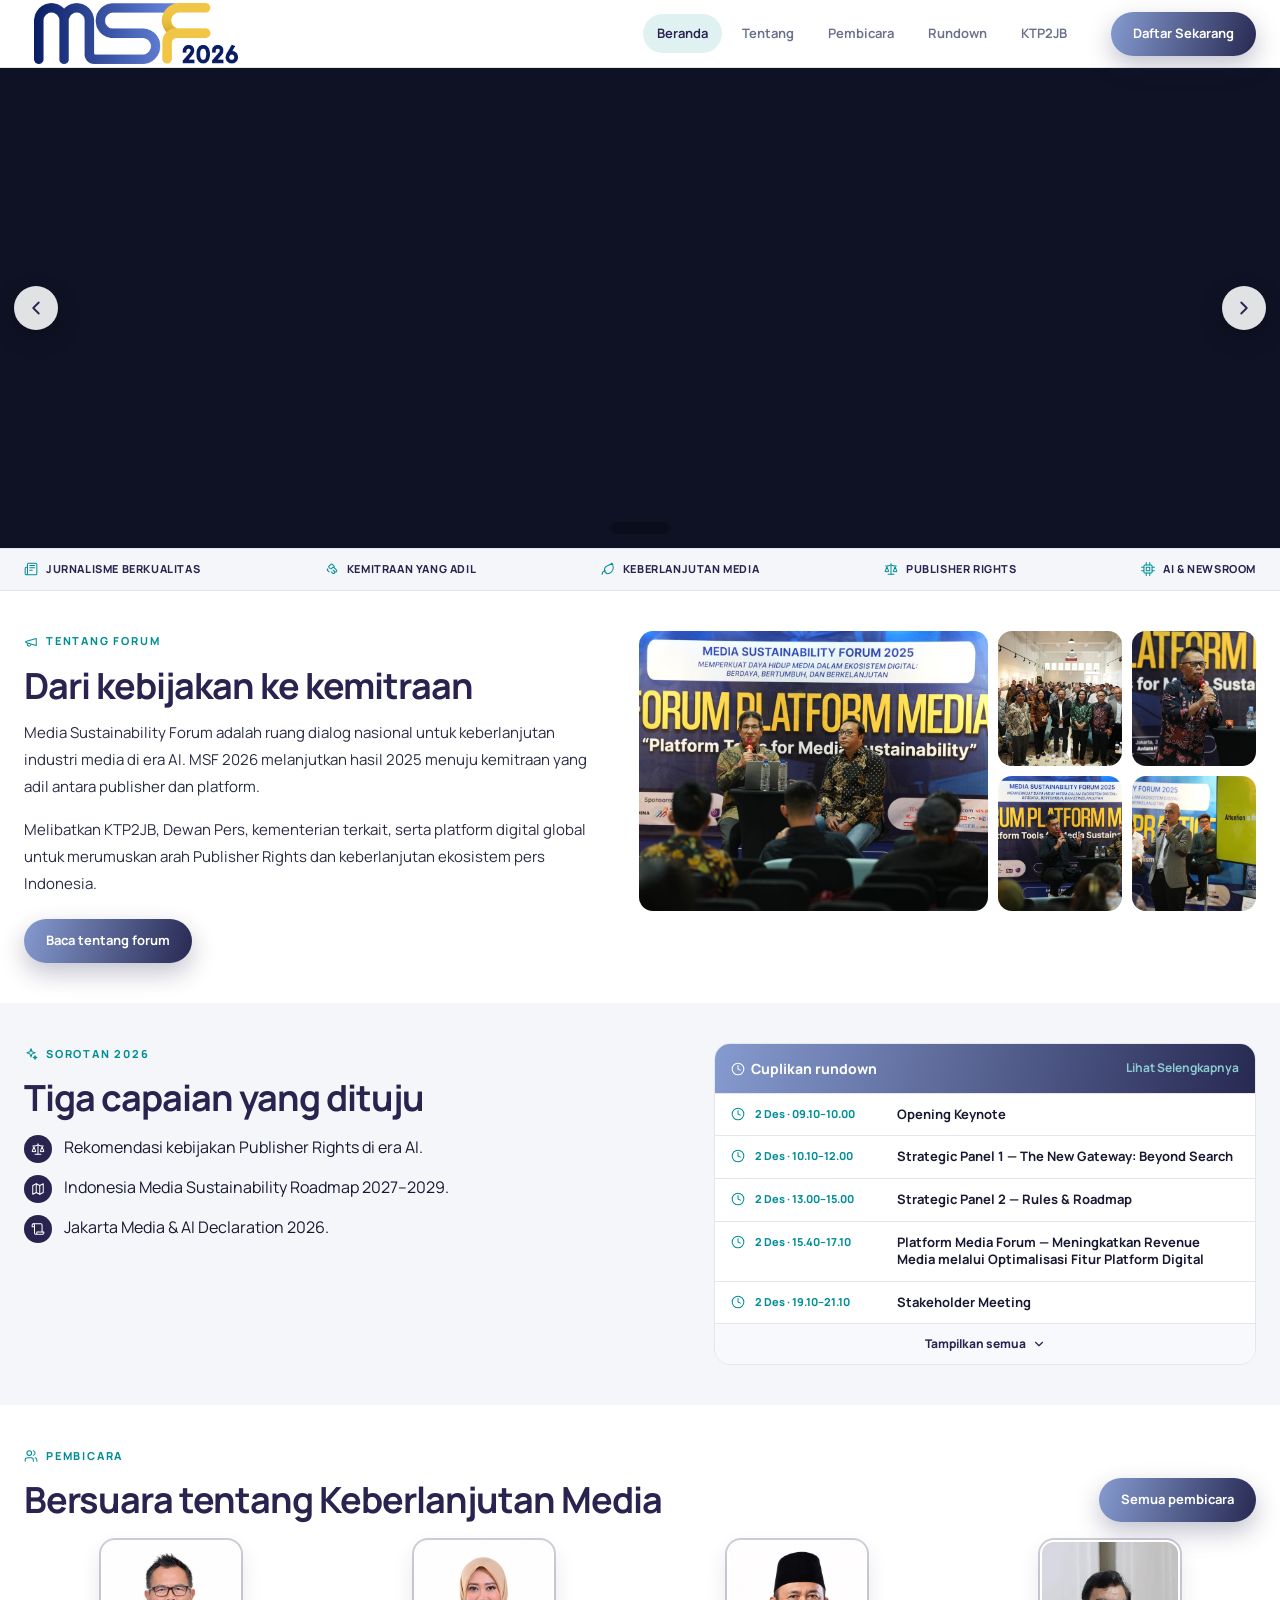
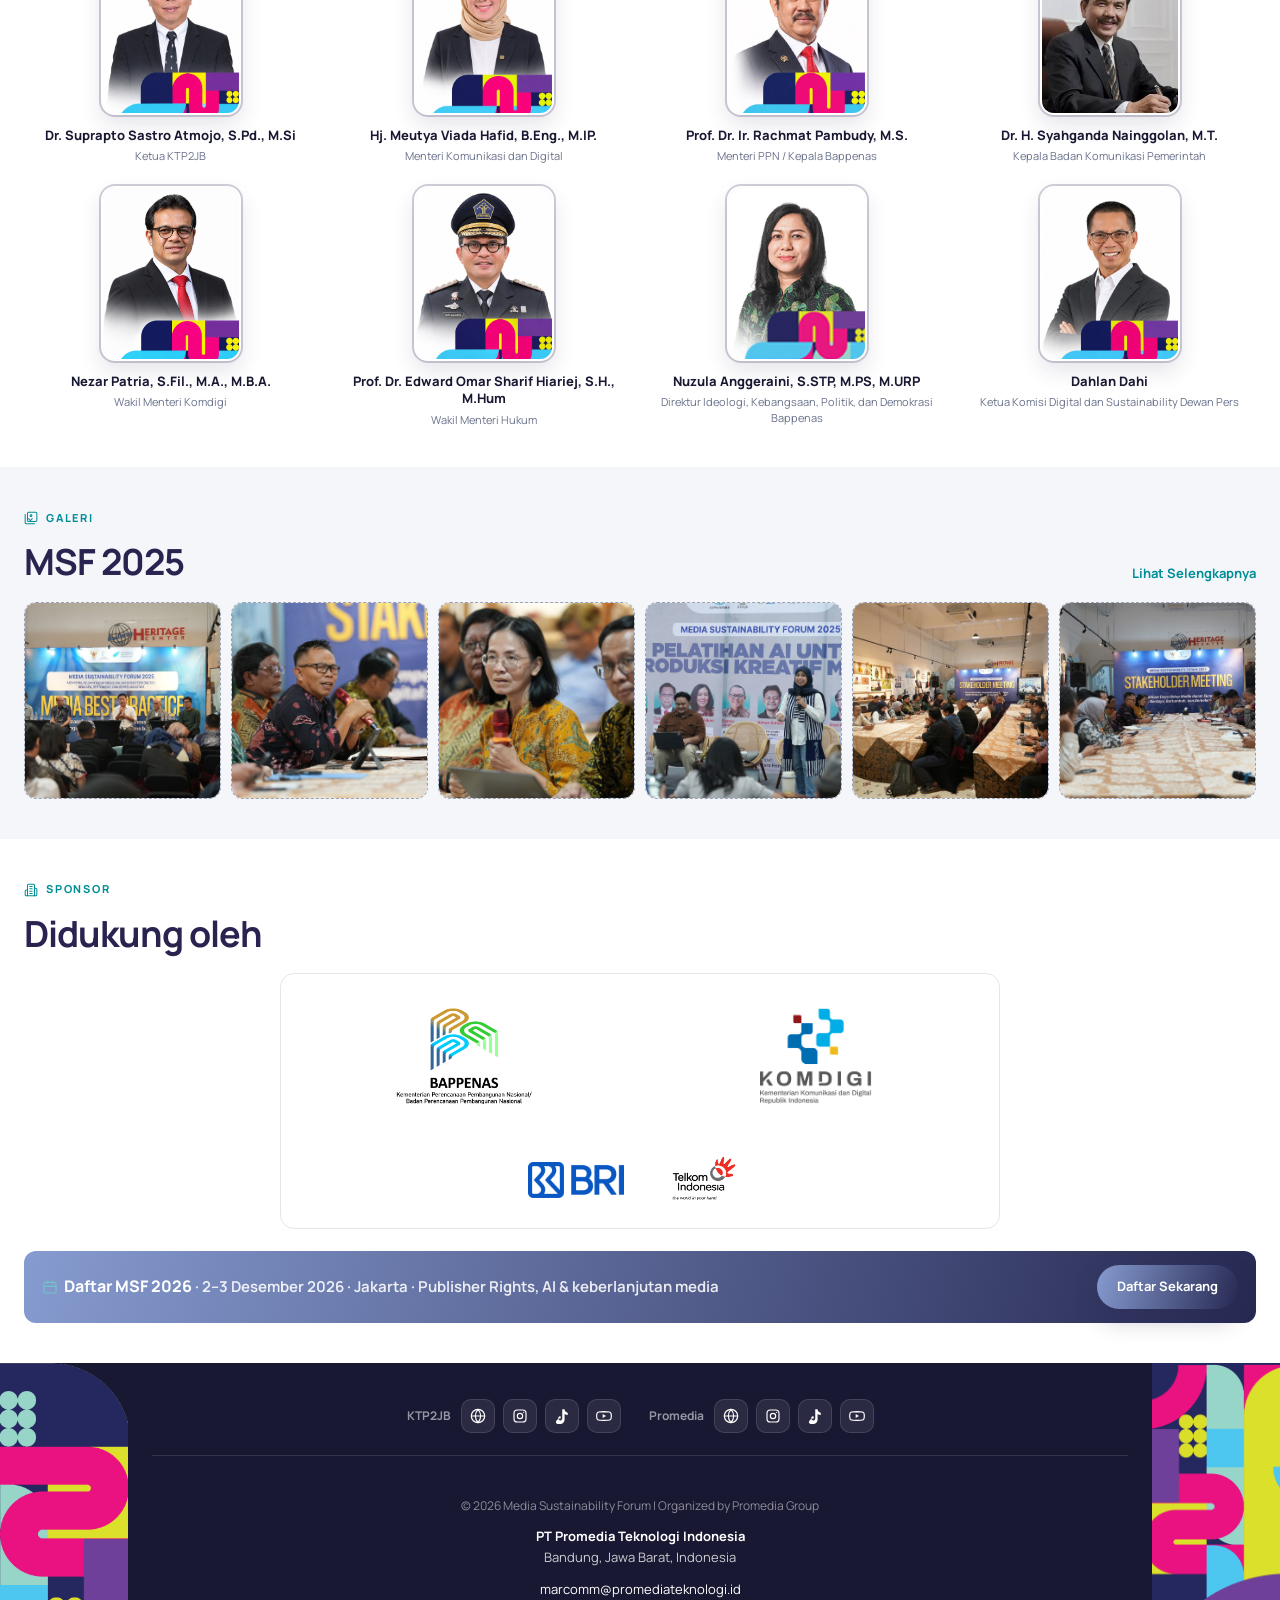
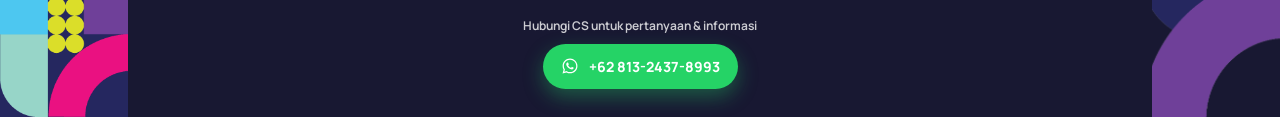
==== index.html @ f8690cf0 "Update landing wording, sponsors, and fill speaker photos from new assets. Co-authored-by: Cursor <c" ====
<!doctype html>
<html lang="id" class="scroll-smooth">
<head>
  <meta charset="utf-8">
  <meta name="viewport" content="width=device-width, initial-scale=1">
  <meta name="theme-color" content="#29234f">
  <meta name="description" content="Media Sustainability Forum 2026. Forum keberlanjutan media, kemitraan publisher, dan platform AI. Diselenggarakan oleh Promedia Group.">
  <title>MSF 2026 — Media Sustainability Forum</title>
  <link rel="preload" href="assets/manrope-latin-wght-normal.woff2" as="font" type="font/woff2" crossorigin>
  <link rel="stylesheet" href="assets/tailwind.css">
  <script async src="https://www.googletagmanager.com/gtm.js?id=GTM-T6C44HBX"></script>
<script>
  window.dataLayer = window.dataLayer || [];
  function gtag(){dataLayer.push(arguments);}
  gtag('js', new Date());
</script>
</head>
<body class="bg-paper font-sans text-ink antialiased is-home">
<a href="#utama" class="skip-link">Lewati ke konten</a>

  <header class="site-header">
    <div class="shell">
      <a href="index.html" class="brand-logo" aria-label="MSF 2026 — Beranda">
        <img src="assets/logo-msf.png" width="640" height="191" alt="MSF 2026 — Media Sustainability Forum" class="p-2">
      </a>
      <nav class="desktop-nav" aria-label="Navigasi utama">
        <a href="index.html" class="active" aria-current="page">Beranda</a>
        <a href="tentang.html">Tentang</a>
        <a href="pembicara.html">Pembicara</a>
        <a href="rundown.html">Rundown</a>
        <a href="https://ktp2jb.or.id/" target="_blank" rel="noopener noreferrer">KTP2JB</a>
      </nav>
      <a href="daftar.html" class="btn btn-navy header-cta">Daftar Sekarang</a>
      <button type="button" class="mobile-toggle" id="menu-toggle" aria-expanded="false" aria-controls="mobile-panel" aria-label="Buka menu">
        <svg class="icon" viewBox="0 0 24 24" fill="none" stroke="currentColor" stroke-width="1.8" stroke-linecap="round" aria-hidden="true"><path d="M4 7h16M4 12h16M4 17h16"/></svg>
      </button>
    </div>
    <div class="mobile-panel" id="mobile-panel" hidden>
      <nav aria-label="Navigasi seluler">
        <a href="index.html" aria-current="page">Beranda</a>
        <a href="tentang.html">Tentang</a>
        <a href="pembicara.html">Pembicara</a>
        <a href="rundown.html">Rundown</a>
        <a href="https://ktp2jb.or.id/" target="_blank" rel="noopener noreferrer">KTP2JB</a>
        <a href="daftar.html" class="btn btn-navy">Daftar Sekarang</a>
      </nav>
    </div>
  </header>

<main id="utama">
    <section class="hero-slider" aria-roledescription="carousel" aria-label="Media Sustainability Forum 2026" id="hero-slider">
      <h1 class="sr-only">Ketika AI menjadi gerbang baru informasi dan mengubah model bisnis media, bagaimana memastikan keberlanjutan perusahaan pers dan jurnalisme berkualitas?</h1>
      <div class="hero-slider-viewport" tabindex="0" data-hero-viewport>
        <div class="hero-slider-track" data-hero-track>
          <div class="hero-slide is-active" data-hero-slide>
            <picture>
              <source media="(max-width: 640px)" type="image/webp" srcset="assets/images/hero/hero1-m.webp">
              <source media="(max-width: 640px)" srcset="assets/images/hero/hero1-m.gif">
              <source type="image/webp" srcset="assets/images/hero/hero1.webp">
              <img src="assets/images/hero/hero1.jpg" width="1920" height="720" alt="MSF 2026 — Ketika AI menjadi gerbang baru informasi dan mengubah model bisnis media, bagaimana memastikan keberlanjutan perusahaan pers dan jurnalisme berkualitas?" decoding="async" fetchpriority="high">
            </picture>
          </div>
          <div class="hero-slide" data-hero-slide aria-hidden="true">
            <picture>
              <source media="(max-width: 640px)" type="image/webp" srcset="assets/images/hero/hero2-m.webp">
              <source media="(max-width: 640px)" srcset="assets/images/hero/hero2-m.jpg">
              <source type="image/webp" srcset="assets/images/hero/hero2.webp">
              <img src="assets/images/hero/hero2.jpg" width="1920" height="720" alt="" loading="lazy" decoding="async">
            </picture>
          </div>
          <div class="hero-slide" data-hero-slide aria-hidden="true">
            <picture>
              <source media="(max-width: 640px)" type="image/webp" srcset="assets/images/hero/hero3-m.webp">
              <source media="(max-width: 640px)" srcset="assets/images/hero/hero3-m.jpg">
              <source type="image/webp" srcset="assets/images/hero/hero3.webp">
              <img src="assets/images/hero/hero3.jpg" width="1920" height="720" alt="" loading="lazy" decoding="async">
            </picture>
          </div>
        </div>
      </div>
      <button type="button" class="hero-nav hero-nav-prev" data-hero-prev aria-label="Slide sebelumnya">
        <svg class="ico" aria-hidden="true"><use href="assets/icons.svg#i-chevron-left"></use></svg>
      </button>
      <button type="button" class="hero-nav hero-nav-next" data-hero-next aria-label="Slide berikutnya">
        <svg class="ico" aria-hidden="true"><use href="assets/icons.svg#i-chevron-right"></use></svg>
      </button>
      <div class="hero-dots" data-hero-dots role="tablist" aria-label="Pilih slide"></div>
    </section>

    <!-- Focus chips -->
    <div class="focus-band" aria-label="Tema forum">
      <div class="shell focus-band-inner">
        <span><svg class="ico" aria-hidden="true"><use href="assets/icons.svg#i-newspaper"></use></svg> Jurnalisme berkualitas</span>
        <span><svg class="ico" aria-hidden="true"><use href="assets/icons.svg#i-handshake"></use></svg> Kemitraan yang adil</span>
        <span><svg class="ico" aria-hidden="true"><use href="assets/icons.svg#i-leaf"></use></svg> Keberlanjutan media</span>
        <span><svg class="ico" aria-hidden="true"><use href="assets/icons.svg#i-scale"></use></svg> Publisher Rights</span>
        <span><svg class="ico" aria-hidden="true"><use href="assets/icons.svg#i-cpu"></use></svg> AI &amp; newsroom</span>
      </div>
    </div>

    <!-- Tentang: text + gallery dense -->
    <section class="section section-tight" aria-labelledby="teaser-title">
      <div class="shell home-about">
        <div>
          <p class="section-kicker"><svg class="ico" aria-hidden="true"><use href="assets/icons.svg#i-megaphone"></use></svg> Tentang forum</p>
          <h2 id="teaser-title" class="section-title">Dari kebijakan ke kemitraan</h2>
          <div class="about-copy">
            <p>
              Media Sustainability Forum adalah ruang dialog nasional untuk keberlanjutan industri media di era AI.
              MSF 2026 melanjutkan hasil 2025 menuju kemitraan yang adil antara publisher dan platform.
            </p>
            <p>
              Melibatkan KTP2JB, Dewan Pers, kementerian terkait, serta platform digital global untuk merumuskan
              arah Publisher Rights dan keberlanjutan ekosistem pers Indonesia.
            </p>
          </div>
          <div class="teaser-actions">
            <a href="tentang.html" class="btn btn-navy">Baca tentang forum</a>
          </div>
        </div>
        <div class="home-about-visual" aria-label="Dokumentasi MSF 2025">
          <img class="home-shot home-shot-lg" src="assets/tentang/atas/msf2025-atas-05.jpg" width="840" height="560" alt="Dokumentasi Media Sustainability Forum 2025" loading="eager">
          <div class="home-shot-grid">
            <img class="home-shot" src="assets/tentang/atas/msf2025-atas-02.jpg" width="280" height="210" alt="Dokumentasi MSF 2025" loading="lazy">
            <img class="home-shot" src="assets/tentang/atas/msf2025-atas-03.jpg" width="280" height="210" alt="Dokumentasi MSF 2025" loading="lazy">
            <img class="home-shot" src="assets/tentang/atas/msf2025-atas-04.jpg" width="280" height="210" alt="Dokumentasi MSF 2025" loading="lazy">
            <img class="home-shot" src="assets/tentang/atas/msf2025-atas-01.jpg" width="280" height="210" alt="Dokumentasi MSF 2025" loading="lazy">
          </div>
        </div>
      </div>
    </section>

    <!-- Highlights + rundown preview -->
    <section class="section section-tight section-mist" aria-labelledby="highlight-title">
      <div class="shell home-split">
        <div>
          <p class="section-kicker"><svg class="ico" aria-hidden="true"><use href="assets/icons.svg#i-sparkles"></use></svg> Sorotan 2026</p>
          <h2 id="highlight-title" class="section-title">Tiga capaian yang dituju</h2>
          <ol class="goal-list home-goals">
            <li>
              <span class="goal-ico" aria-hidden="true"><svg class="ico"><use href="assets/icons.svg#i-scale"></use></svg></span>
              <span>Rekomendasi kebijakan Publisher Rights di era AI.</span>
            </li>
            <li>
              <span class="goal-ico" aria-hidden="true"><svg class="ico"><use href="assets/icons.svg#i-map"></use></svg></span>
              <span>Indonesia Media Sustainability Roadmap 2027–2029.</span>
            </li>
            <li>
              <span class="goal-ico" aria-hidden="true"><svg class="ico"><use href="assets/icons.svg#i-scroll"></use></svg></span>
              <span>Jakarta Media &amp; AI Declaration 2026.</span>
            </li>
          </ol>
        </div>
        <div class="home-agenda" data-agenda-expand>
          <div class="home-agenda-head">
            <h3><svg class="ico" aria-hidden="true" style="display:inline-block;width:14px;height:14px;vertical-align:-2px;margin-right:6px"><use href="assets/icons.svg#i-clock"></use></svg>Cuplikan rundown</h3>
            <a href="rundown.html">Lihat Selengkapnya</a>
          </div>
          <ul class="home-agenda-list">
            <li>
              <svg class="ico" aria-hidden="true"><use href="assets/icons.svg#i-clock"></use></svg>
              <time>2 Des · 09.10–10.00</time>
              <strong>Opening Keynote</strong>
            </li>
            <li>
              <svg class="ico" aria-hidden="true"><use href="assets/icons.svg#i-clock"></use></svg>
              <time>2 Des · 10.10–12.00</time>
              <strong>Strategic Panel 1 — The New Gateway: Beyond Search</strong>
            </li>
            <li>
              <svg class="ico" aria-hidden="true"><use href="assets/icons.svg#i-clock"></use></svg>
              <time>2 Des · 13.00–15.00</time>
              <strong>Strategic Panel 2 — Rules &amp; Roadmap</strong>
            </li>
            <li>
              <svg class="ico" aria-hidden="true"><use href="assets/icons.svg#i-clock"></use></svg>
              <time>2 Des · 15.40–17.10</time>
              <strong>Platform Media Forum — Meningkatkan Revenue Media melalui Optimalisasi Fitur Platform Digital</strong>
            </li>
            <li>
              <svg class="ico" aria-hidden="true"><use href="assets/icons.svg#i-clock"></use></svg>
              <time>2 Des · 19.10–21.10</time>
              <strong>Stakeholder Meeting</strong>
            </li>
            <li class="is-extra" hidden>
              <svg class="ico" aria-hidden="true"><use href="assets/icons.svg#i-clock"></use></svg>
              <time>3 Des · 08.45–11.45</time>
              <strong>Pelatihan Penggunaan AI untuk Video Jurnalistik Secara Etis</strong>
            </li>
            <li class="is-extra" hidden>
              <svg class="ico" aria-hidden="true"><use href="assets/icons.svg#i-clock"></use></svg>
              <time>3 Des · 14.10–16.00</time>
              <strong>Best Practice — AI dalam Ruang Berita: Perspektif Bisnis dan Editorial</strong>
            </li>
          </ul>
          <button type="button" class="home-agenda-toggle" data-agenda-toggle aria-expanded="false">
            <span data-agenda-label>Tampilkan semua</span>
            <svg class="ico" aria-hidden="true" viewBox="0 0 24 24" fill="none" stroke="currentColor" stroke-width="2" stroke-linecap="round" stroke-linejoin="round"><path d="M6 9l6 6 6-6"/></svg>
          </button>
        </div>
      </div>
    </section>

    <!-- Pembicara denser -->
    <section class="section section-tight" aria-labelledby="home-pembicara-title">
      <div class="shell">
        <div class="home-section-row">
          <div>
            <p class="section-kicker"><svg class="ico" aria-hidden="true"><use href="assets/icons.svg#i-users"></use></svg> Pembicara</p>
            <h2 id="home-pembicara-title" class="section-title">Bersuara tentang Keberlanjutan Media</h2>
          </div>
          <a href="pembicara.html" class="btn btn-navy">Semua pembicara</a>
        </div>
        <div class="speaker-grid speaker-grid-home" id="speaker-grid"></div>
      </div>
    </section>

    <!-- Galeri strip -->
    <section class="section section-tight section-mist" aria-labelledby="galeri-title">
      <div class="shell">
        <div class="home-section-row">
          <div>
            <p class="section-kicker"><svg class="ico" aria-hidden="true"><use href="assets/icons.svg#i-images"></use></svg> Galeri</p>
            <h2 id="galeri-title" class="section-title">MSF 2025</h2>
          </div>
          <a href="tentang.html" class="text-link-teal">Lihat Selengkapnya</a>
        </div>
        <div class="gallery-grid gallery-grid-home" data-lightbox-gallery>
          <figure class="gallery-item"><button type="button" class="gallery-open" data-lightbox-src="assets/tentang/atas/msf2025-atas-06.jpg" aria-label="Perbesar foto dokumentasi MSF 2025"><img src="assets/tentang/atas/msf2025-atas-06.jpg" width="280" height="280" alt="Dokumentasi MSF 2025" loading="lazy"></button></figure>
          <figure class="gallery-item"><button type="button" class="gallery-open" data-lightbox-src="assets/tentang/bawah/msf2025-bawah-01.jpg" aria-label="Perbesar foto dokumentasi MSF 2025"><img src="assets/tentang/bawah/msf2025-bawah-01.jpg" width="280" height="280" alt="Dokumentasi MSF 2025" loading="lazy"></button></figure>
          <figure class="gallery-item"><button type="button" class="gallery-open" data-lightbox-src="assets/tentang/bawah/msf2025-bawah-02.jpg" aria-label="Perbesar foto dokumentasi MSF 2025"><img src="assets/tentang/bawah/msf2025-bawah-02.jpg" width="280" height="280" alt="Dokumentasi MSF 2025" loading="lazy"></button></figure>
          <figure class="gallery-item"><button type="button" class="gallery-open" data-lightbox-src="assets/tentang/bawah/msf2025-bawah-03.jpg" aria-label="Perbesar foto dokumentasi MSF 2025"><img src="assets/tentang/bawah/msf2025-bawah-03.jpg" width="280" height="280" alt="Dokumentasi MSF 2025" loading="lazy"></button></figure>
          <figure class="gallery-item"><button type="button" class="gallery-open" data-lightbox-src="assets/tentang/bawah/msf2025-bawah-04.jpg" aria-label="Perbesar foto dokumentasi MSF 2025"><img src="assets/tentang/bawah/msf2025-bawah-04.jpg" width="280" height="280" alt="Dokumentasi MSF 2025" loading="lazy"></button></figure>
          <figure class="gallery-item"><button type="button" class="gallery-open" data-lightbox-src="assets/tentang/bawah/msf2025-bawah-05.jpg" aria-label="Perbesar foto dokumentasi MSF 2025"><img src="assets/tentang/bawah/msf2025-bawah-05.jpg" width="280" height="280" alt="Dokumentasi MSF 2025" loading="lazy"></button></figure>
        </div>
      </div>
    </section>

    <div class="lightbox" id="lightbox" hidden>
      <button type="button" class="lightbox-backdrop" data-lightbox-close aria-label="Tutup"></button>
      <div class="lightbox-dialog" role="dialog" aria-modal="true" aria-label="Pratinjau galeri">
        <button type="button" class="lightbox-close" data-lightbox-close aria-label="Tutup">
          <span aria-hidden="true">×</span>
        </button>
        <button type="button" class="lightbox-nav lightbox-prev" data-lightbox-prev aria-label="Foto sebelumnya">
          <svg class="ico" aria-hidden="true"><use href="assets/icons.svg#i-chevron-left"></use></svg>
        </button>
        <img class="lightbox-img" data-lightbox-img alt="">
        <button type="button" class="lightbox-nav lightbox-next" data-lightbox-next aria-label="Foto berikutnya">
          <svg class="ico" aria-hidden="true"><use href="assets/icons.svg#i-chevron-right"></use></svg>
        </button>
        <p class="lightbox-count" data-lightbox-count></p>
      </div>
    </div>

    <!-- Sponsor + CTA compact -->
    <section class="section section-tight" id="sponsor" aria-labelledby="sponsor-title">
      <div class="shell">
        <div class="home-section-row">
          <div>
            <p class="section-kicker"><svg class="ico" aria-hidden="true"><use href="assets/icons.svg#i-building"></use></svg> Sponsor</p>
            <h2 id="sponsor-title" class="section-title">Didukung oleh</h2>
          </div>
        </div>
        <div class="mitra-dense mitra-dense-solo" aria-label="Logo sponsor">
          <div class="mitra-main">
            <div class="mitra-main-logos">
              <div class="mitra-logo-plate">
                <img src="assets/Logo_Kementerian_PPN-Bappenas_(2023).png" width="280" height="96" alt="Bappenas — Kementerian PPN">
              </div>
              <div class="mitra-logo-plate">
                <img src="assets/logo-komdigi.webp" width="300" height="96" alt="KOMDIGI — Kementerian Komunikasi dan Digital RI">
              </div>
            </div>
            <div class="mitra-partner-logos">
              <div class="mitra-logo-plate mitra-logo-sm">
                <img class="mitra-logo-bri" src="assets/logo-bri.webp" width="140" height="40" alt="BRI">
              </div>
              <div class="mitra-logo-plate mitra-logo-sm">
                <img src="assets/logo-telkom.png" width="180" height="56" alt="Telkom Indonesia">
              </div>
            </div>
          </div>
        </div>

        <div class="cta-inline">
          <p><svg class="ico" aria-hidden="true"><use href="assets/icons.svg#i-calendar"></use></svg><strong>Daftar MSF 2026</strong> · 2–3 Desember 2026 · Jakarta · Publisher Rights, AI &amp; keberlanjutan media</p>
          <a href="daftar.html" class="btn btn-teal">Daftar Sekarang</a>
        </div>
      </div>
</section>
  </main>

  <footer class="site-footer site-footer-tight">
  <div class="footer-decor" aria-hidden="true">
    <img class="footer-pattern footer-pattern-l" src="assets/pattern-left.png" width="140" height="320" alt="" decoding="async">
    <img class="footer-pattern footer-pattern-r" src="assets/pattern-right.png" width="140" height="320" alt="" decoding="async">
  </div>
    <div class="shell">
      <div class="footer-social" aria-label="Media sosial">
        <div class="social-group">
          <span class="social-label">KTP2JB</span>
          <div class="social-links">
            <a class="social-btn" href="https://ktp2jb.or.id/" target="_blank" rel="noopener noreferrer" aria-label="Website KTP2JB"><svg class="ico" aria-hidden="true"><use href="assets/icons.svg#i-globe"></use></svg></a>
            <a class="social-btn" href="https://www.instagram.com/ktp2jb/" target="_blank" rel="noopener noreferrer" aria-label="Instagram KTP2JB"><svg class="ico" aria-hidden="true"><use href="assets/icons.svg#i-instagram"></use></svg></a>
            <a class="social-btn" href="https://www.tiktok.com/@ktp2jb" target="_blank" rel="noopener noreferrer" aria-label="TikTok KTP2JB"><svg class="ico" aria-hidden="true"><use href="assets/icons.svg#i-tiktok"></use></svg></a>
            <a class="social-btn" href="https://www.youtube.com/@KTP2JB" target="_blank" rel="noopener noreferrer" aria-label="YouTube KTP2JB"><svg class="ico" aria-hidden="true"><use href="assets/icons.svg#i-youtube"></use></svg></a>
          </div>
        </div>
        <div class="social-group">
          <span class="social-label">Promedia</span>
          <div class="social-links">
            <a class="social-btn" href="https://www.promediateknologi.id/" target="_blank" rel="noopener noreferrer" aria-label="Website Promedia"><svg class="ico" aria-hidden="true"><use href="assets/icons.svg#i-globe"></use></svg></a>
            <a class="social-btn" href="https://www.instagram.com/promediaecosystem/" target="_blank" rel="noopener noreferrer" aria-label="Instagram Promedia"><svg class="ico" aria-hidden="true"><use href="assets/icons.svg#i-instagram"></use></svg></a>
            <a class="social-btn" href="https://www.tiktok.com/@promediaecosystem" target="_blank" rel="noopener noreferrer" aria-label="TikTok Promedia"><svg class="ico" aria-hidden="true"><use href="assets/icons.svg#i-tiktok"></use></svg></a>
            <a class="social-btn" href="https://www.youtube.com/@protv_official" target="_blank" rel="noopener noreferrer" aria-label="YouTube Promedia"><svg class="ico" aria-hidden="true"><use href="assets/icons.svg#i-youtube"></use></svg></a>
          </div>
        </div>
      </div>
      <div class="footer-meta">
        <p class="footer-copy">© 2026 Media Sustainability Forum | Organized by Promedia Group</p>
        <p>
          <strong>PT Promedia Teknologi Indonesia</strong><br>
          Bandung, Jawa Barat, Indonesia
        </p>
        <p>
          <a href="mailto:marcomm@promediateknologi.id">marcomm@promediateknologi.id</a>
        </p>
        <div class="footer-cs">
          <p class="footer-cs-caption">Hubungi CS untuk pertanyaan &amp; informasi</p>
          <a class="footer-wa" href="https://wa.me/6281324378993" target="_blank" rel="noopener noreferrer" aria-label="Chat WhatsApp CS Info +62 813-2437-8993">
            <svg class="ico" aria-hidden="true"><use href="assets/icons.svg#i-whatsapp"></use></svg>
            <span>+62 813-2437-8993</span>
          </a>
        </div>
      </div>
    </div>
  </footer>

  <script src="assets/site.js"></script>
  <script>
    const photo = (file) => `assets/speaker-assets/foto-pembicara/${file || 'placeholder.jpg'}`;
    /* Urutan beranda sesuai revisi 18 Nov 2026 — foto null = perlu download dari Drive */
    const speakers = [
      { name: 'Dr. Suprapto Sastro Atmojo, S.Pd., M.Si', title: 'Ketua KTP2JB', photo: photo('suprapto.jpg') },
      { name: 'Hj. Meutya Viada Hafid, B.Eng., M.IP.', title: 'Menteri Komunikasi dan Digital', photo: photo('meutya.jpg') },
      { name: 'Prof. Dr. Ir. Rachmat Pambudy, M.S.', title: 'Menteri PPN / Kepala Bappenas', photo: photo('rachmat.jpg') },
      { name: 'Dr. H. Syahganda Nainggolan, M.T.', title: 'Kepala Badan Komunikasi Pemerintah', photo: photo('syahganda.jpg') },
      { name: 'Nezar Patria, S.Fil., M.A., M.B.A.', title: 'Wakil Menteri Komdigi', photo: photo('hires/nezar_patrea.png') },
      { name: 'Prof. Dr. Edward Omar Sharif Hiariej, S.H., M.Hum', title: 'Wakil Menteri Hukum', photo: photo('edward.jpg') },
      { name: 'Nuzula Anggeraini, S.STP, M.PS, M.URP', title: 'Direktur Ideologi, Kebangsaan, Politik, dan Demokrasi Bappenas', photo: photo('nuzula.jpg') },
      { name: 'Dahlan Dahi', title: 'Ketua Komisi Digital dan Sustainability Dewan Pers', photo: photo('dahlan.jpg') },
    ];
    document.getElementById('speaker-grid').innerHTML = speakers.map((s) => `
      <article class="speaker">
        <div class="speaker-photo ${s.photo ? '' : 'ph-img'}">
          ${s.photo
            ? `<img src="${s.photo}" width="200" height="240" alt="${s.name}" loading="lazy">`
            : `<strong>FOTO TBA</strong>`}
        </div>
        <h3>${s.name}</h3>
        <p>${s.title}</p>
      </article>
    `).join('');
  </script>
</body>
</html>
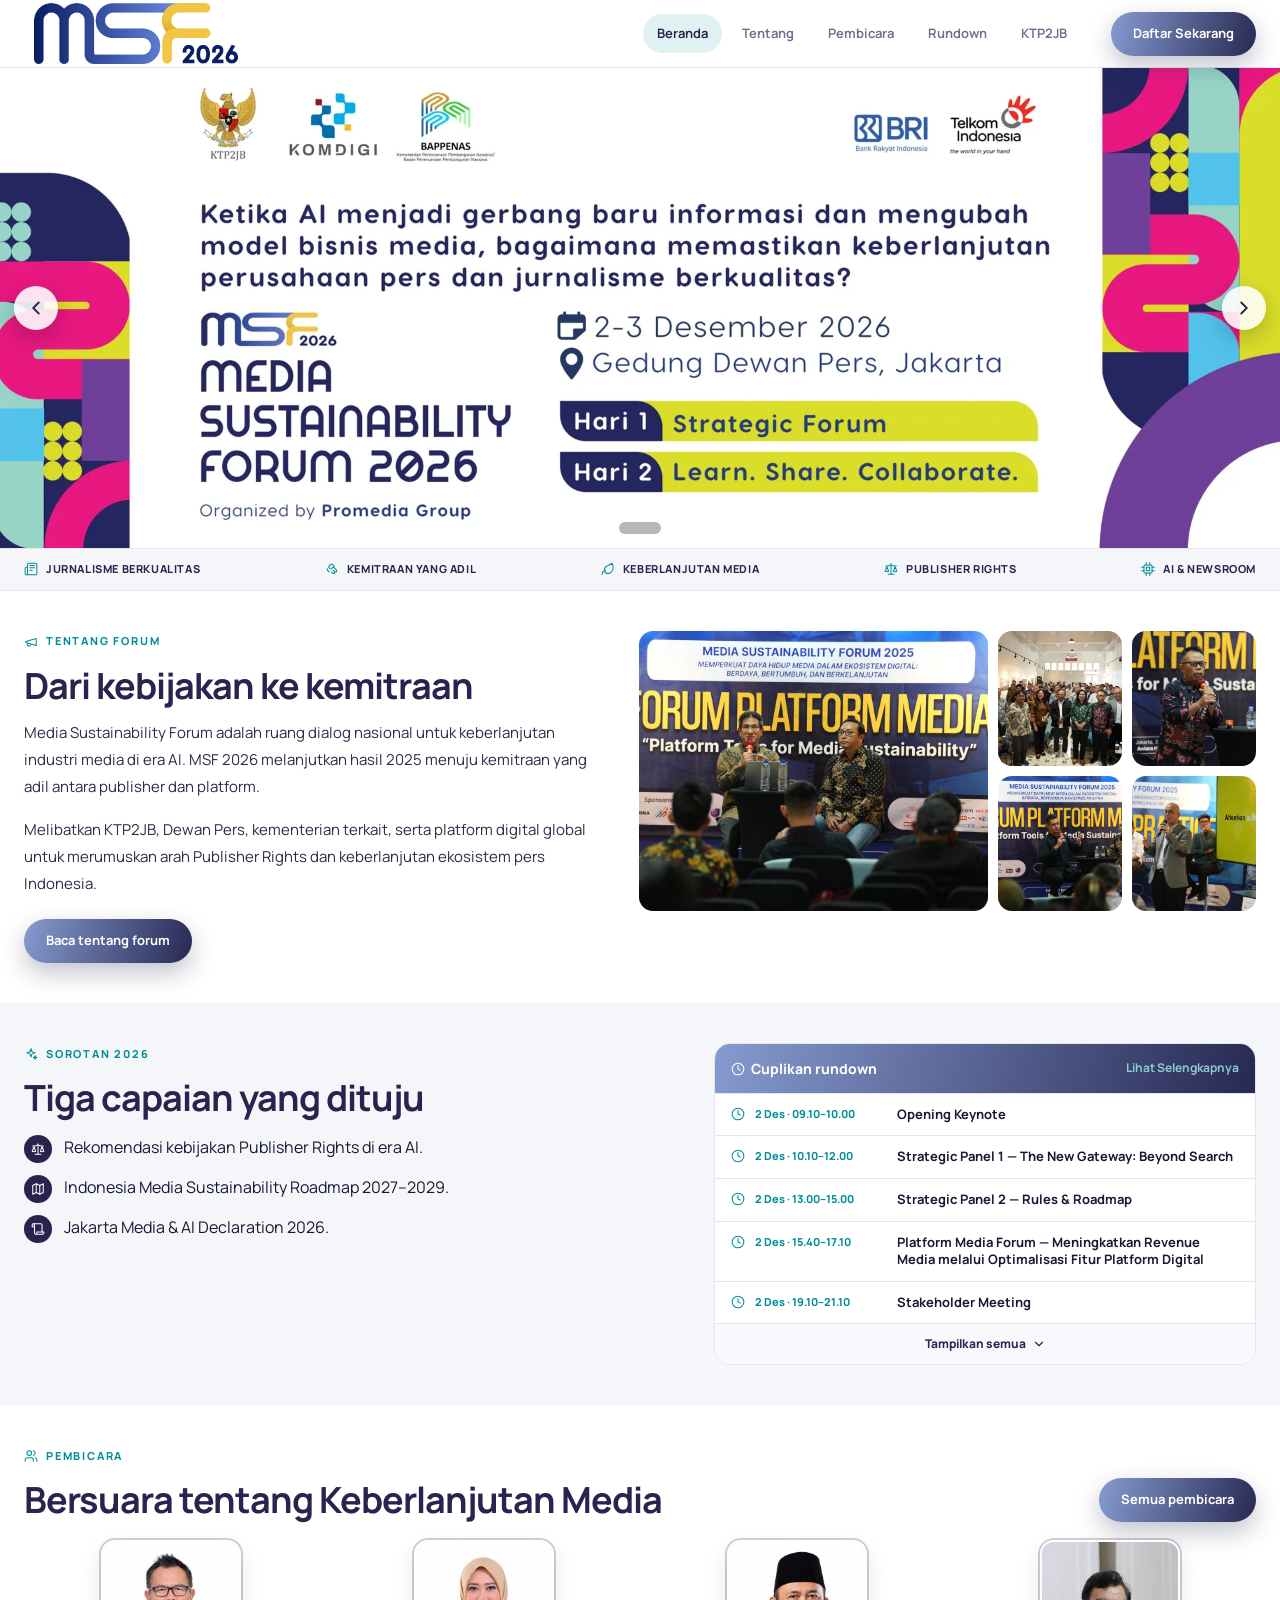
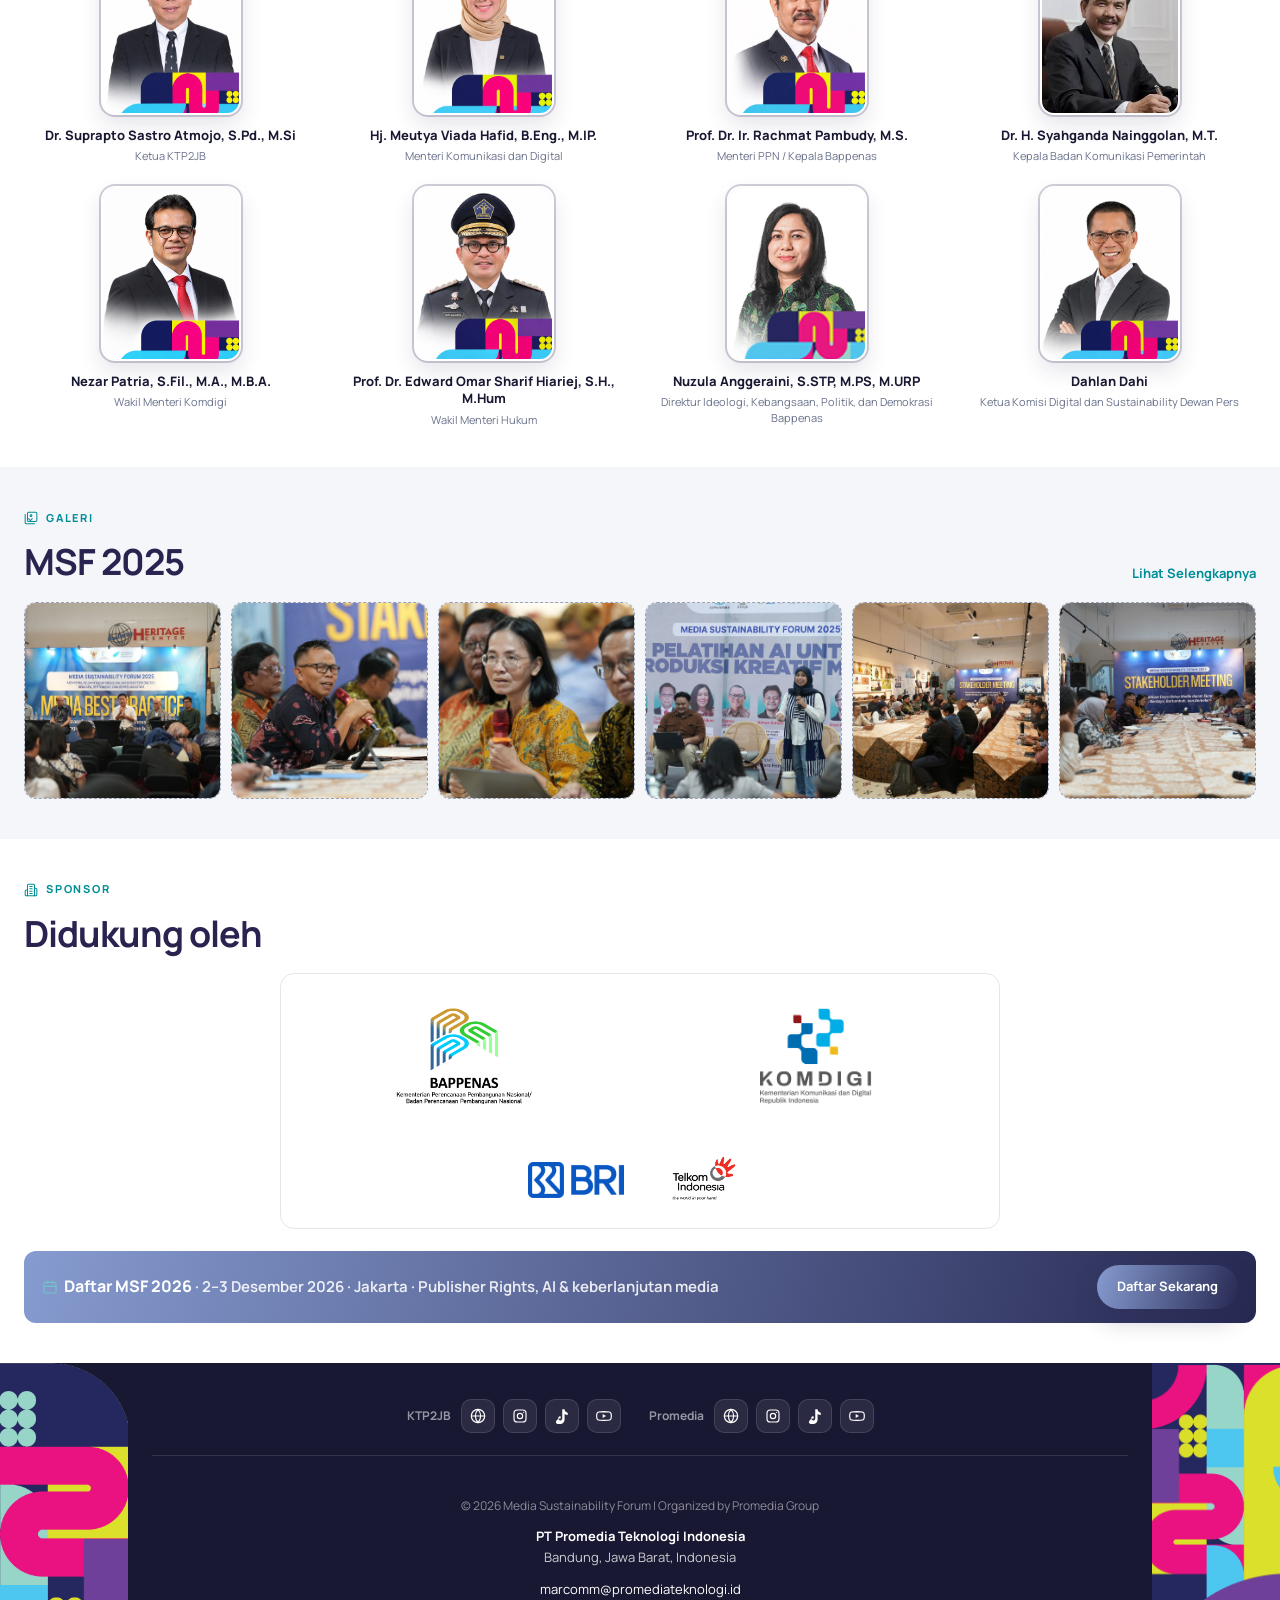
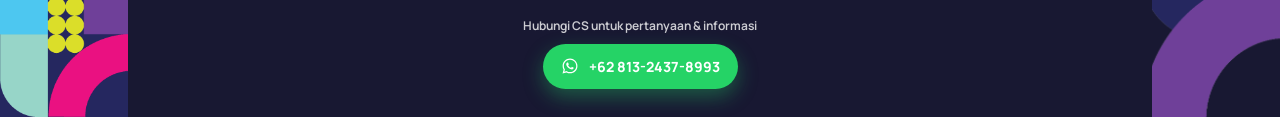
==== commit 6e940a81: "Hide hero slides 2 and 3 until revised artwork is ready. Co-authored-by: Cursor <cursoragent@cursor." ====
--- a/index.html
+++ b/index.html
@@ -55,12 +55,13 @@
           <div class="hero-slide is-active" data-hero-slide>
             <picture>
               <source media="(max-width: 640px)" type="image/webp" srcset="assets/images/hero/hero1-m.webp">
-              <source media="(max-width: 640px)" srcset="assets/images/hero/hero1-m.gif">
+              <source media="(max-width: 640px)" srcset="assets/images/hero/hero1-m.jpg">
               <source type="image/webp" srcset="assets/images/hero/hero1.webp">
               <img src="assets/images/hero/hero1.jpg" width="1920" height="720" alt="MSF 2026 — Ketika AI menjadi gerbang baru informasi dan mengubah model bisnis media, bagaimana memastikan keberlanjutan perusahaan pers dan jurnalisme berkualitas?" decoding="async" fetchpriority="high">
             </picture>
           </div>
-          <div class="hero-slide" data-hero-slide aria-hidden="true">
+          <!-- Slide 2–3 hidden until revised artwork is ready. Remove hidden to show again. -->
+          <div class="hero-slide" data-hero-slide aria-hidden="true" hidden>
             <picture>
               <source media="(max-width: 640px)" type="image/webp" srcset="assets/images/hero/hero2-m.webp">
               <source media="(max-width: 640px)" srcset="assets/images/hero/hero2-m.jpg">
@@ -68,7 +69,7 @@
               <img src="assets/images/hero/hero2.jpg" width="1920" height="720" alt="" loading="lazy" decoding="async">
             </picture>
           </div>
-          <div class="hero-slide" data-hero-slide aria-hidden="true">
+          <div class="hero-slide" data-hero-slide aria-hidden="true" hidden>
             <picture>
               <source media="(max-width: 640px)" type="image/webp" srcset="assets/images/hero/hero3-m.webp">
               <source media="(max-width: 640px)" srcset="assets/images/hero/hero3-m.jpg">
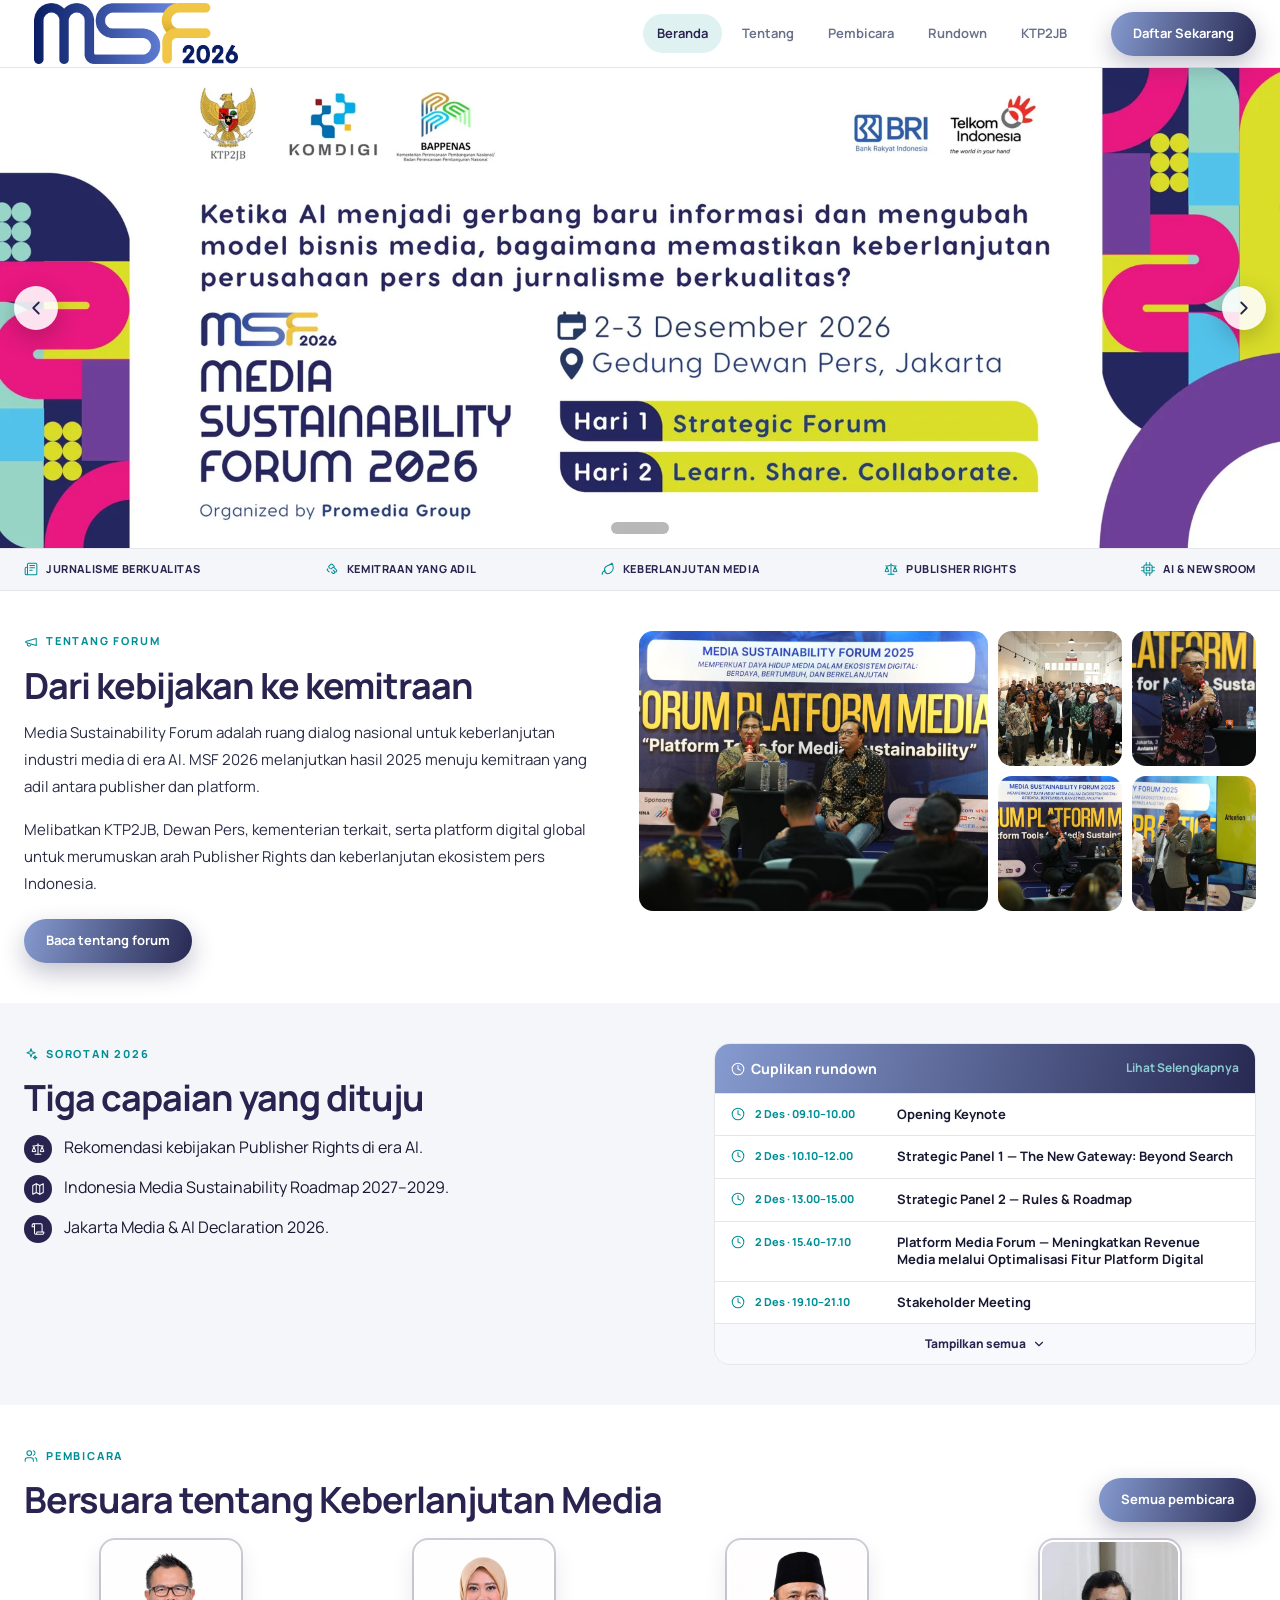
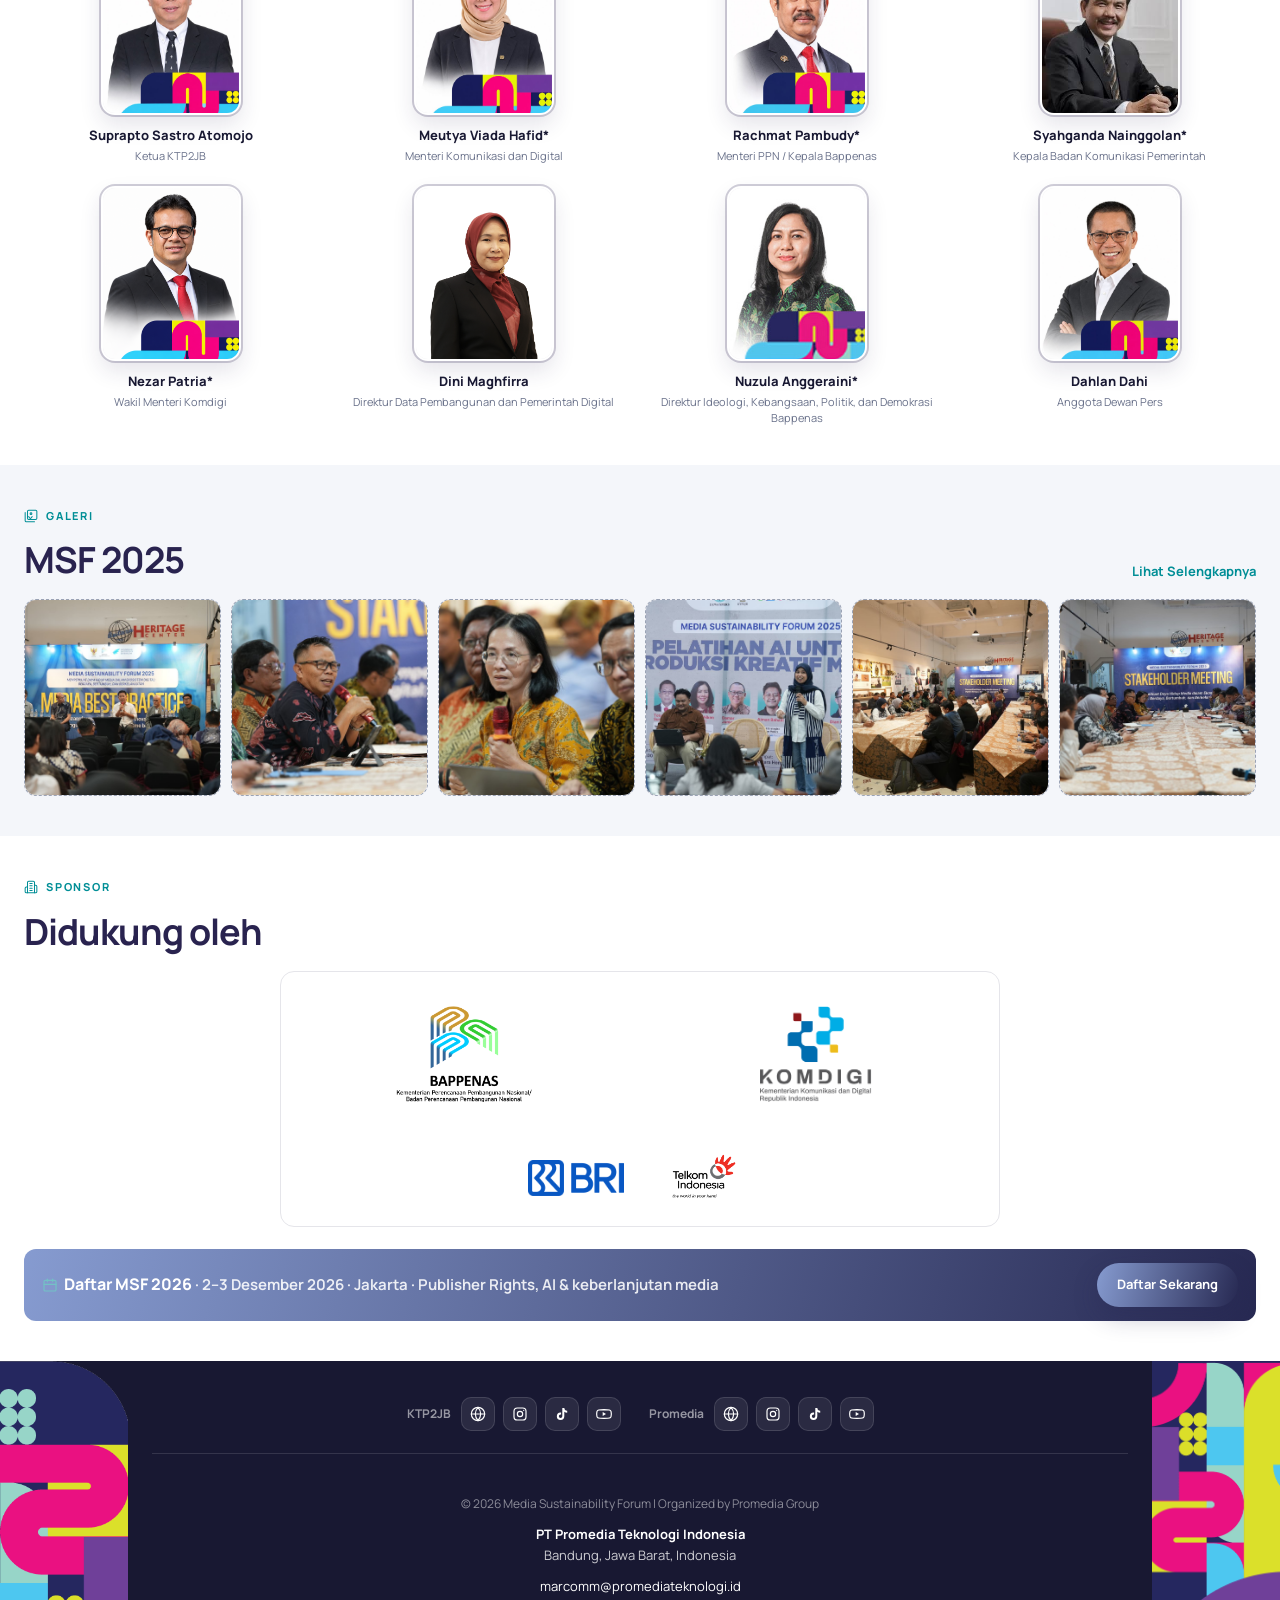
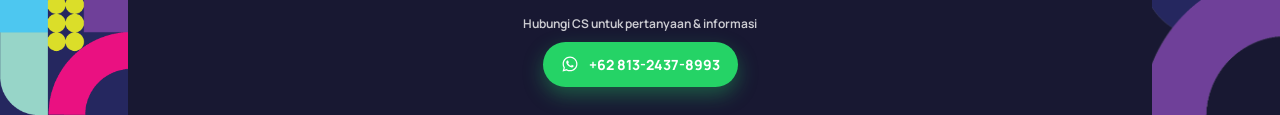
==== commit 945af06a: "feat: revisi landing page 24 Nov 2026, update pembicara, favicons, hero banner, dan asset forum" ====
--- a/index.html
+++ b/index.html
@@ -5,9 +5,15 @@
   <meta name="viewport" content="width=device-width, initial-scale=1">
   <meta name="theme-color" content="#29234f">
   <meta name="description" content="Media Sustainability Forum 2026. Forum keberlanjutan media, kemitraan publisher, dan platform AI. Diselenggarakan oleh Promedia Group.">
-  <title>MSF 2026 — Media Sustainability Forum</title>
+  <title>MSF 2026 &mdash; Media Sustainability Forum</title>
   <link rel="preload" href="assets/manrope-latin-wght-normal.woff2" as="font" type="font/woff2" crossorigin>
   <link rel="stylesheet" href="assets/tailwind.css">
+  <link rel="icon" type="image/x-icon" href="assets/favicons/favicon.ico">
+  <link rel="icon" type="image/png" sizes="32x32" href="assets/favicons/favicon-32x32.png">
+  <link rel="icon" type="image/png" sizes="96x96" href="assets/favicons/favicon-96x96.png">
+  <link rel="icon" type="image/png" sizes="192x192" href="assets/favicons/favicon-192x192.png">
+  <link rel="apple-touch-icon" href="assets/favicons/apple-icon.png">
+  <link rel="manifest" href="assets/favicons/manifest.json">
   <script async src="https://www.googletagmanager.com/gtm.js?id=GTM-T6C44HBX"></script>
 <script>
   window.dataLayer = window.dataLayer || [];
@@ -20,8 +26,8 @@
 
   <header class="site-header">
     <div class="shell">
-      <a href="index.html" class="brand-logo" aria-label="MSF 2026 — Beranda">
-        <img src="assets/logo-msf.png" width="640" height="191" alt="MSF 2026 — Media Sustainability Forum" class="p-2">
+      <a href="index.html" class="brand-logo" aria-label="MSF 2026 &mdash; Beranda">
+        <img src="assets/logo-msf.png" width="640" height="191" alt="MSF 2026 &mdash; Media Sustainability Forum" class="p-2">
       </a>
       <nav class="desktop-nav" aria-label="Navigasi utama">
         <a href="index.html" class="active" aria-current="page">Beranda</a>
@@ -57,23 +63,18 @@
               <source media="(max-width: 640px)" type="image/webp" srcset="assets/images/hero/hero1-m.webp">
               <source media="(max-width: 640px)" srcset="assets/images/hero/hero1-m.jpg">
               <source type="image/webp" srcset="assets/images/hero/hero1.webp">
-              <img src="assets/images/hero/hero1.jpg" width="1920" height="720" alt="MSF 2026 — Ketika AI menjadi gerbang baru informasi dan mengubah model bisnis media, bagaimana memastikan keberlanjutan perusahaan pers dan jurnalisme berkualitas?" decoding="async" fetchpriority="high">
+              <img src="assets/images/hero/hero1.jpg" width="1920" height="720" alt="MSF 2026 &mdash; Ketika AI menjadi gerbang baru informasi dan mengubah model bisnis media, bagaimana memastikan keberlanjutan perusahaan pers dan jurnalisme berkualitas?" decoding="async" fetchpriority="high">
             </picture>
           </div>
-          <!-- Slide 2–3 hidden until revised artwork is ready. Remove hidden to show again. -->
-          <div class="hero-slide" data-hero-slide aria-hidden="true" hidden>
+          <div class="hero-slide" data-hero-slide aria-hidden="true">
             <picture>
-              <source media="(max-width: 640px)" type="image/webp" srcset="assets/images/hero/hero2-m.webp">
               <source media="(max-width: 640px)" srcset="assets/images/hero/hero2-m.jpg">
-              <source type="image/webp" srcset="assets/images/hero/hero2.webp">
-              <img src="assets/images/hero/hero2.jpg" width="1920" height="720" alt="" loading="lazy" decoding="async">
+              <img src="assets/images/hero/hero2.jpeg" width="1920" height="720" alt="" loading="lazy" decoding="async">
             </picture>
           </div>
-          <div class="hero-slide" data-hero-slide aria-hidden="true" hidden>
+          <div class="hero-slide" data-hero-slide aria-hidden="true">
             <picture>
-              <source media="(max-width: 640px)" type="image/webp" srcset="assets/images/hero/hero3-m.webp">
               <source media="(max-width: 640px)" srcset="assets/images/hero/hero3-m.jpg">
-              <source type="image/webp" srcset="assets/images/hero/hero3.webp">
               <img src="assets/images/hero/hero3.jpg" width="1920" height="720" alt="" loading="lazy" decoding="async">
             </picture>
           </div>
@@ -144,7 +145,7 @@
             </li>
             <li>
               <span class="goal-ico" aria-hidden="true"><svg class="ico"><use href="assets/icons.svg#i-map"></use></svg></span>
-              <span>Indonesia Media Sustainability Roadmap 2027–2029.</span>
+              <span>Indonesia Media Sustainability Roadmap 2027&ndash;2029.</span>
             </li>
             <li>
               <span class="goal-ico" aria-hidden="true"><svg class="ico"><use href="assets/icons.svg#i-scroll"></use></svg></span>
@@ -160,38 +161,38 @@
           <ul class="home-agenda-list">
             <li>
               <svg class="ico" aria-hidden="true"><use href="assets/icons.svg#i-clock"></use></svg>
-              <time>2 Des · 09.10–10.00</time>
+              <time>2 Des &middot; 09.10&ndash;10.00</time>
               <strong>Opening Keynote</strong>
             </li>
             <li>
               <svg class="ico" aria-hidden="true"><use href="assets/icons.svg#i-clock"></use></svg>
-              <time>2 Des · 10.10–12.00</time>
-              <strong>Strategic Panel 1 — The New Gateway: Beyond Search</strong>
-            </li>
-            <li>
-              <svg class="ico" aria-hidden="true"><use href="assets/icons.svg#i-clock"></use></svg>
-              <time>2 Des · 13.00–15.00</time>
-              <strong>Strategic Panel 2 — Rules &amp; Roadmap</strong>
-            </li>
-            <li>
-              <svg class="ico" aria-hidden="true"><use href="assets/icons.svg#i-clock"></use></svg>
-              <time>2 Des · 15.40–17.10</time>
-              <strong>Platform Media Forum — Meningkatkan Revenue Media melalui Optimalisasi Fitur Platform Digital</strong>
-            </li>
-            <li>
-              <svg class="ico" aria-hidden="true"><use href="assets/icons.svg#i-clock"></use></svg>
-              <time>2 Des · 19.10–21.10</time>
+              <time>2 Des &middot; 10.10&ndash;12.00</time>
+              <strong>Strategic Panel 1 &mdash; The New Gateway: Beyond Search</strong>
+            </li>
+            <li>
+              <svg class="ico" aria-hidden="true"><use href="assets/icons.svg#i-clock"></use></svg>
+              <time>2 Des &middot; 13.00&ndash;15.00</time>
+              <strong>Strategic Panel 2 &mdash; Rules &amp; Roadmap</strong>
+            </li>
+            <li>
+              <svg class="ico" aria-hidden="true"><use href="assets/icons.svg#i-clock"></use></svg>
+              <time>2 Des &middot; 15.40&ndash;17.10</time>
+              <strong>Platform Media Forum &mdash; Meningkatkan Revenue Media melalui Optimalisasi Fitur Platform Digital</strong>
+            </li>
+            <li>
+              <svg class="ico" aria-hidden="true"><use href="assets/icons.svg#i-clock"></use></svg>
+              <time>2 Des &middot; 19.10&ndash;21.10</time>
               <strong>Stakeholder Meeting</strong>
             </li>
             <li class="is-extra" hidden>
               <svg class="ico" aria-hidden="true"><use href="assets/icons.svg#i-clock"></use></svg>
-              <time>3 Des · 08.45–11.45</time>
+              <time>3 Des &middot; 08.45&ndash;11.45</time>
               <strong>Pelatihan Penggunaan AI untuk Video Jurnalistik Secara Etis</strong>
             </li>
             <li class="is-extra" hidden>
               <svg class="ico" aria-hidden="true"><use href="assets/icons.svg#i-clock"></use></svg>
-              <time>3 Des · 14.10–16.00</time>
-              <strong>Best Practice — AI dalam Ruang Berita: Perspektif Bisnis dan Editorial</strong>
+              <time>3 Des &middot; 14.10&ndash;16.00</time>
+              <strong>Best Practice &mdash; AI dalam Ruang Berita: Perspektif Bisnis dan Editorial</strong>
             </li>
           </ul>
           <button type="button" class="home-agenda-toggle" data-agenda-toggle aria-expanded="false">
@@ -241,7 +242,7 @@
       <button type="button" class="lightbox-backdrop" data-lightbox-close aria-label="Tutup"></button>
       <div class="lightbox-dialog" role="dialog" aria-modal="true" aria-label="Pratinjau galeri">
         <button type="button" class="lightbox-close" data-lightbox-close aria-label="Tutup">
-          <span aria-hidden="true">×</span>
+          <span aria-hidden="true">&times;</span>
         </button>
         <button type="button" class="lightbox-nav lightbox-prev" data-lightbox-prev aria-label="Foto sebelumnya">
           <svg class="ico" aria-hidden="true"><use href="assets/icons.svg#i-chevron-left"></use></svg>
@@ -267,10 +268,10 @@
           <div class="mitra-main">
             <div class="mitra-main-logos">
               <div class="mitra-logo-plate">
-                <img src="assets/Logo_Kementerian_PPN-Bappenas_(2023).png" width="280" height="96" alt="Bappenas — Kementerian PPN">
+                <img src="assets/Logo_Kementerian_PPN-Bappenas_(2023).png" width="280" height="96" alt="Bappenas &mdash; Kementerian PPN">
               </div>
               <div class="mitra-logo-plate">
-                <img src="assets/logo-komdigi.webp" width="300" height="96" alt="KOMDIGI — Kementerian Komunikasi dan Digital RI">
+                <img src="assets/logo-komdigi.webp" width="300" height="96" alt="KOMDIGI &mdash; Kementerian Komunikasi dan Digital RI">
               </div>
             </div>
             <div class="mitra-partner-logos">
@@ -285,7 +286,7 @@
         </div>
 
         <div class="cta-inline">
-          <p><svg class="ico" aria-hidden="true"><use href="assets/icons.svg#i-calendar"></use></svg><strong>Daftar MSF 2026</strong> · 2–3 Desember 2026 · Jakarta · Publisher Rights, AI &amp; keberlanjutan media</p>
+          <p><svg class="ico" aria-hidden="true"><use href="assets/icons.svg#i-calendar"></use></svg><strong>Daftar MSF 2026</strong> &middot; 2&ndash;3 Desember 2026 &middot; Jakarta &middot; Publisher Rights, AI &amp; keberlanjutan media</p>
           <a href="daftar.html" class="btn btn-teal">Daftar Sekarang</a>
         </div>
       </div>
@@ -319,7 +320,7 @@
         </div>
       </div>
       <div class="footer-meta">
-        <p class="footer-copy">© 2026 Media Sustainability Forum | Organized by Promedia Group</p>
+        <p class="footer-copy">&copy; 2026 Media Sustainability Forum | Organized by Promedia Group</p>
         <p>
           <strong>PT Promedia Teknologi Indonesia</strong><br>
           Bandung, Jawa Barat, Indonesia
@@ -341,16 +342,16 @@
   <script src="assets/site.js"></script>
   <script>
     const photo = (file) => `assets/speaker-assets/foto-pembicara/${file || 'placeholder.jpg'}`;
-    /* Urutan beranda sesuai revisi 18 Nov 2026 — foto null = perlu download dari Drive */
+    /* Urutan beranda sesuai revisi 18 Nov 2026 &mdash; foto null = perlu download dari Drive */
     const speakers = [
-      { name: 'Dr. Suprapto Sastro Atmojo, S.Pd., M.Si', title: 'Ketua KTP2JB', photo: photo('suprapto.jpg') },
-      { name: 'Hj. Meutya Viada Hafid, B.Eng., M.IP.', title: 'Menteri Komunikasi dan Digital', photo: photo('meutya.jpg') },
-      { name: 'Prof. Dr. Ir. Rachmat Pambudy, M.S.', title: 'Menteri PPN / Kepala Bappenas', photo: photo('rachmat.jpg') },
-      { name: 'Dr. H. Syahganda Nainggolan, M.T.', title: 'Kepala Badan Komunikasi Pemerintah', photo: photo('syahganda.jpg') },
-      { name: 'Nezar Patria, S.Fil., M.A., M.B.A.', title: 'Wakil Menteri Komdigi', photo: photo('hires/nezar_patrea.png') },
-      { name: 'Prof. Dr. Edward Omar Sharif Hiariej, S.H., M.Hum', title: 'Wakil Menteri Hukum', photo: photo('edward.jpg') },
-      { name: 'Nuzula Anggeraini, S.STP, M.PS, M.URP', title: 'Direktur Ideologi, Kebangsaan, Politik, dan Demokrasi Bappenas', photo: photo('nuzula.jpg') },
-      { name: 'Dahlan Dahi', title: 'Ketua Komisi Digital dan Sustainability Dewan Pers', photo: photo('dahlan.jpg') },
+      { name: 'Suprapto Sastro Atomojo', title: 'Ketua KTP2JB', photo: photo('suprapto.jpg') },
+      { name: 'Meutya Viada Hafid*', title: 'Menteri Komunikasi dan Digital', photo: photo('meutya.jpg') },
+      { name: 'Rachmat Pambudy*', title: 'Menteri PPN / Kepala Bappenas', photo: photo('rachmat.jpg') },
+      { name: 'Syahganda Nainggolan*', title: 'Kepala Badan Komunikasi Pemerintah', photo: photo('syahganda.jpg') },
+      { name: 'Nezar Patria*', title: 'Wakil Menteri Komdigi', photo: photo('hires/nezar_patrea.png') },
+      { name: 'Dini Maghfirra', title: 'Direktur Data Pembangunan dan Pemerintah Digital', photo: photo('dini.png') },
+      { name: 'Nuzula Anggeraini*', title: 'Direktur Ideologi, Kebangsaan, Politik, dan Demokrasi Bappenas', photo: photo('nuzula.jpg') },
+      { name: 'Dahlan Dahi', title: 'Anggota Dewan Pers', photo: photo('dahlan.jpg') },
     ];
     document.getElementById('speaker-grid').innerHTML = speakers.map((s) => `
       <article class="speaker">
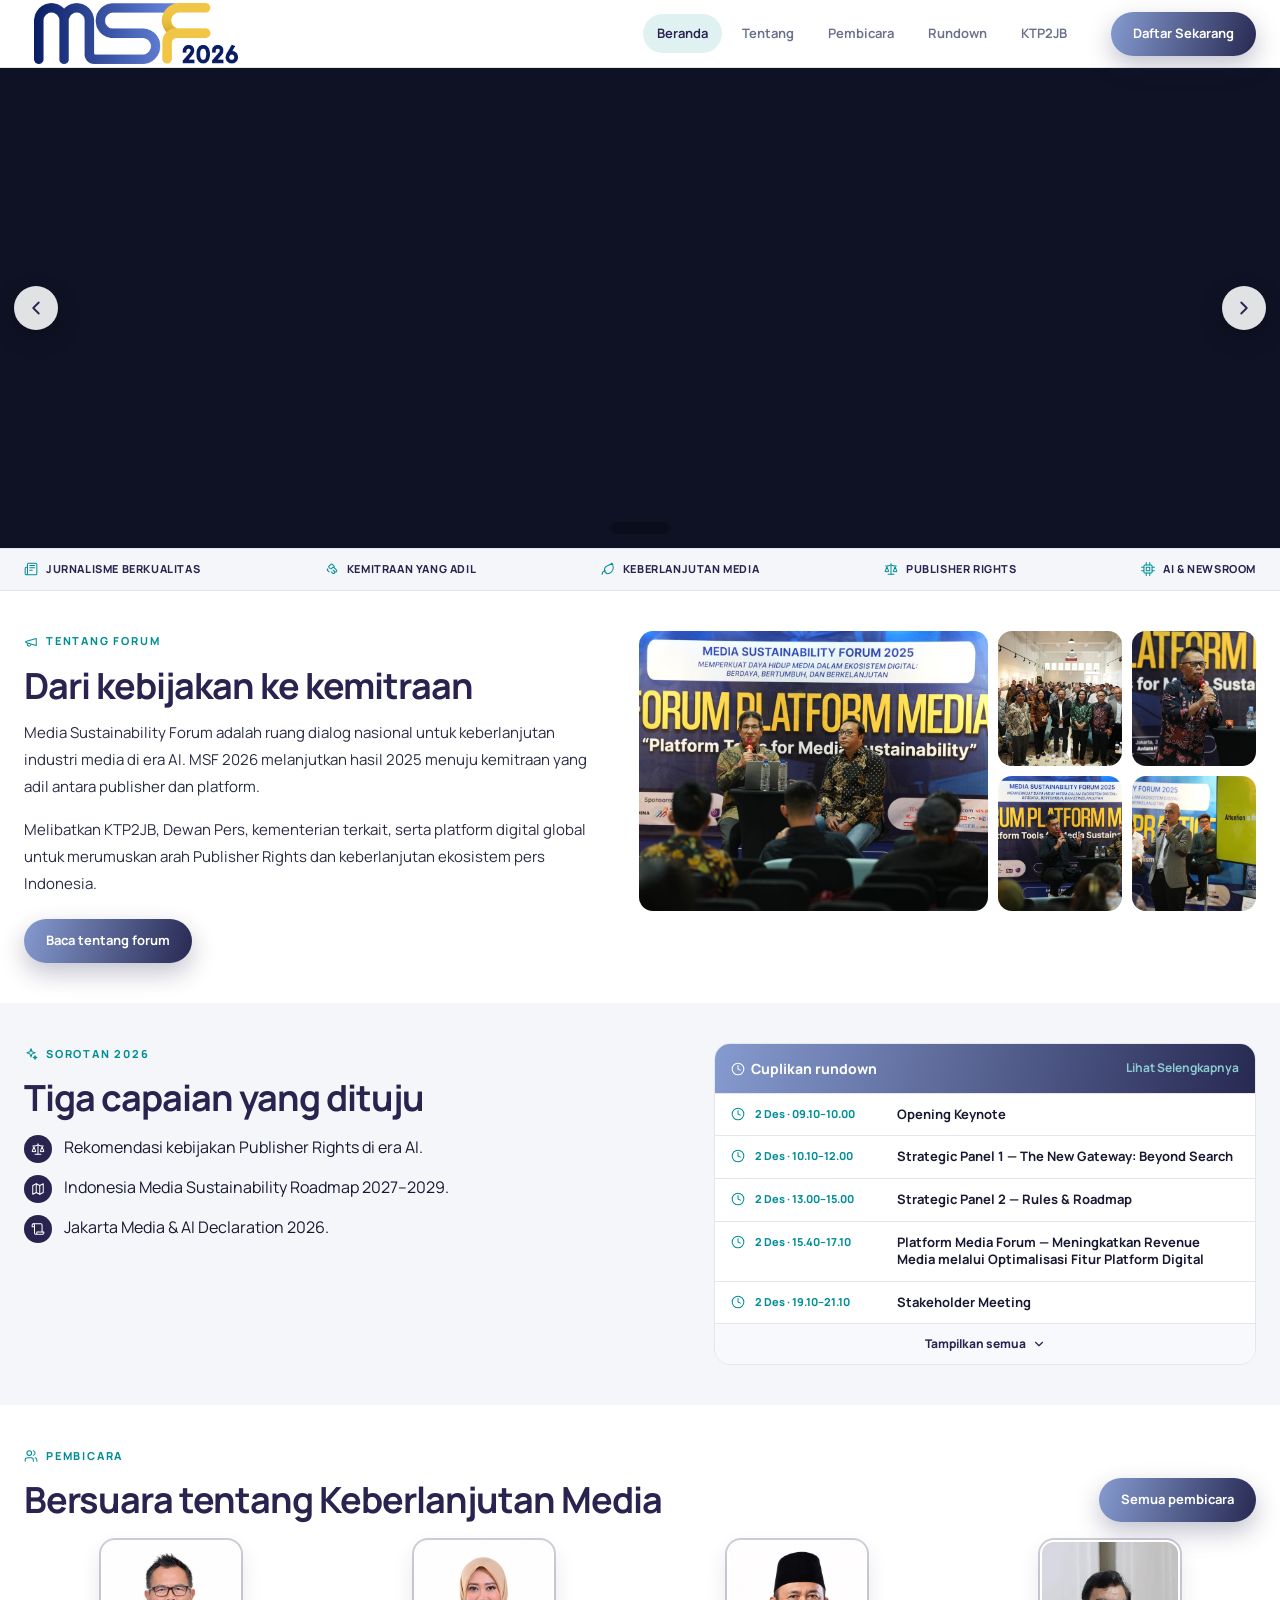
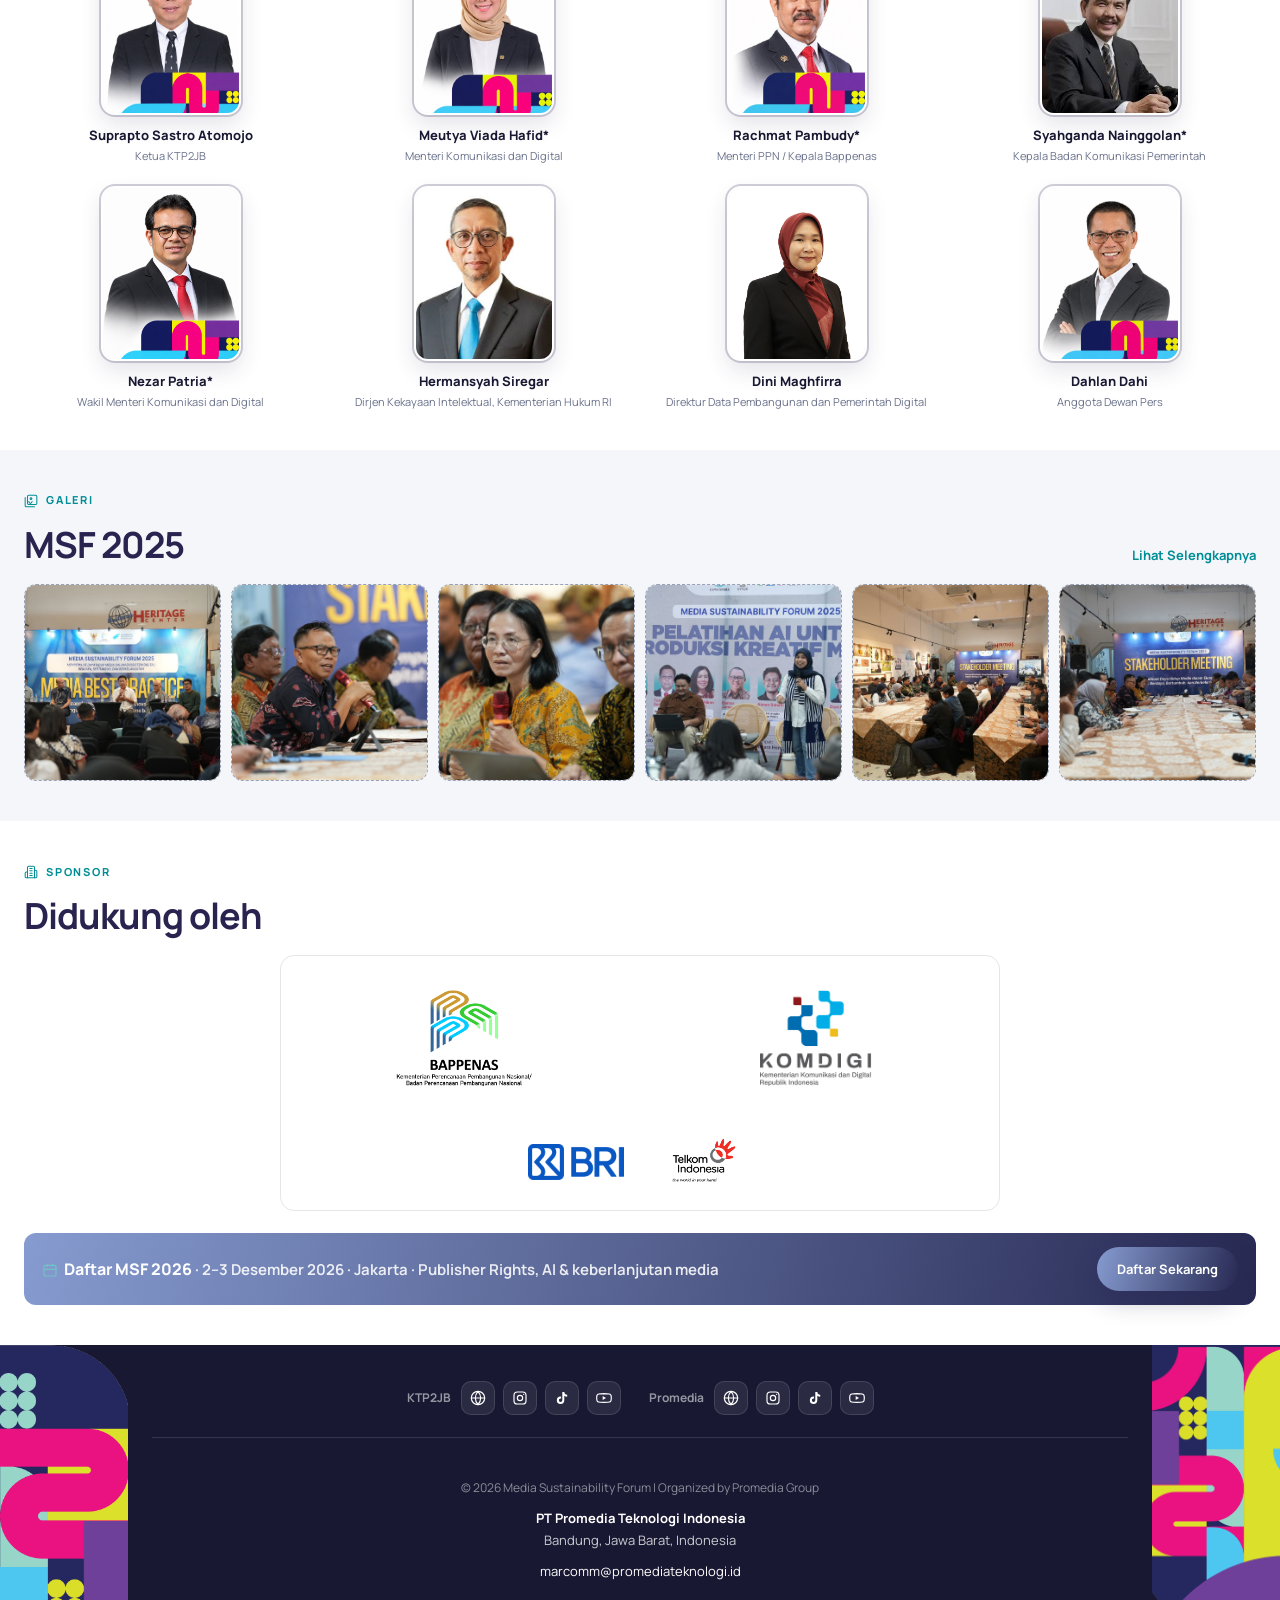
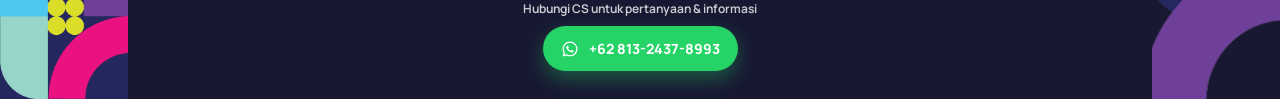
==== commit 993ecc54: "update: narasumber Dini Maghfirra (Bappenas) & Hermansyah Siregar (Kemenkum RI) di Pembicara & Rundo" ====
--- a/index.html
+++ b/index.html
@@ -348,9 +348,9 @@
       { name: 'Meutya Viada Hafid*', title: 'Menteri Komunikasi dan Digital', photo: photo('meutya.jpg') },
       { name: 'Rachmat Pambudy*', title: 'Menteri PPN / Kepala Bappenas', photo: photo('rachmat.jpg') },
       { name: 'Syahganda Nainggolan*', title: 'Kepala Badan Komunikasi Pemerintah', photo: photo('syahganda.jpg') },
-      { name: 'Nezar Patria*', title: 'Wakil Menteri Komdigi', photo: photo('hires/nezar_patrea.png') },
+      { name: 'Nezar Patria*', title: 'Wakil Menteri Komunikasi dan Digital', photo: photo('hires/nezar_patrea.png') },
+      { name: 'Hermansyah Siregar', title: 'Dirjen Kekayaan Intelektual, Kementerian Hukum RI', photo: photo('hermansyah.jpg') },
       { name: 'Dini Maghfirra', title: 'Direktur Data Pembangunan dan Pemerintah Digital', photo: photo('dini.png') },
-      { name: 'Nuzula Anggeraini*', title: 'Direktur Ideologi, Kebangsaan, Politik, dan Demokrasi Bappenas', photo: photo('nuzula.jpg') },
       { name: 'Dahlan Dahi', title: 'Anggota Dewan Pers', photo: photo('dahlan.jpg') },
     ];
     document.getElementById('speaker-grid').innerHTML = speakers.map((s) => `
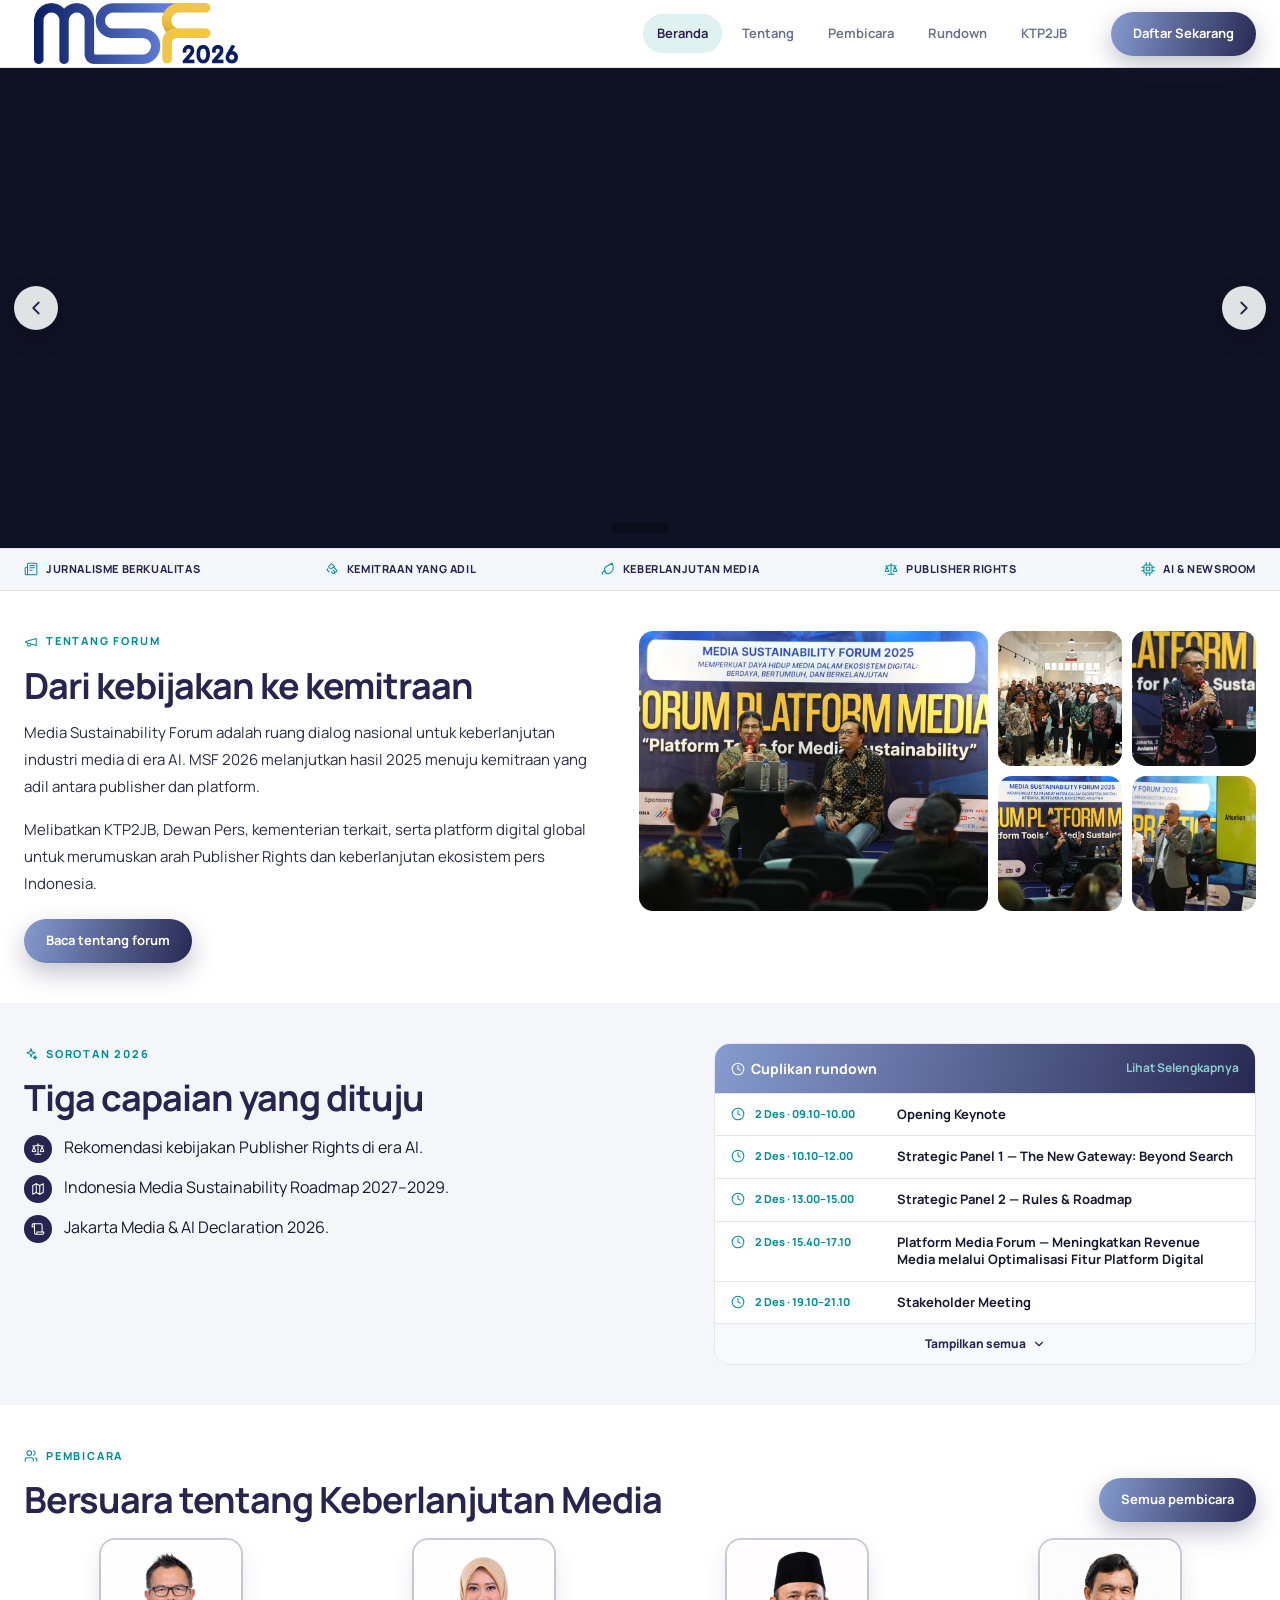
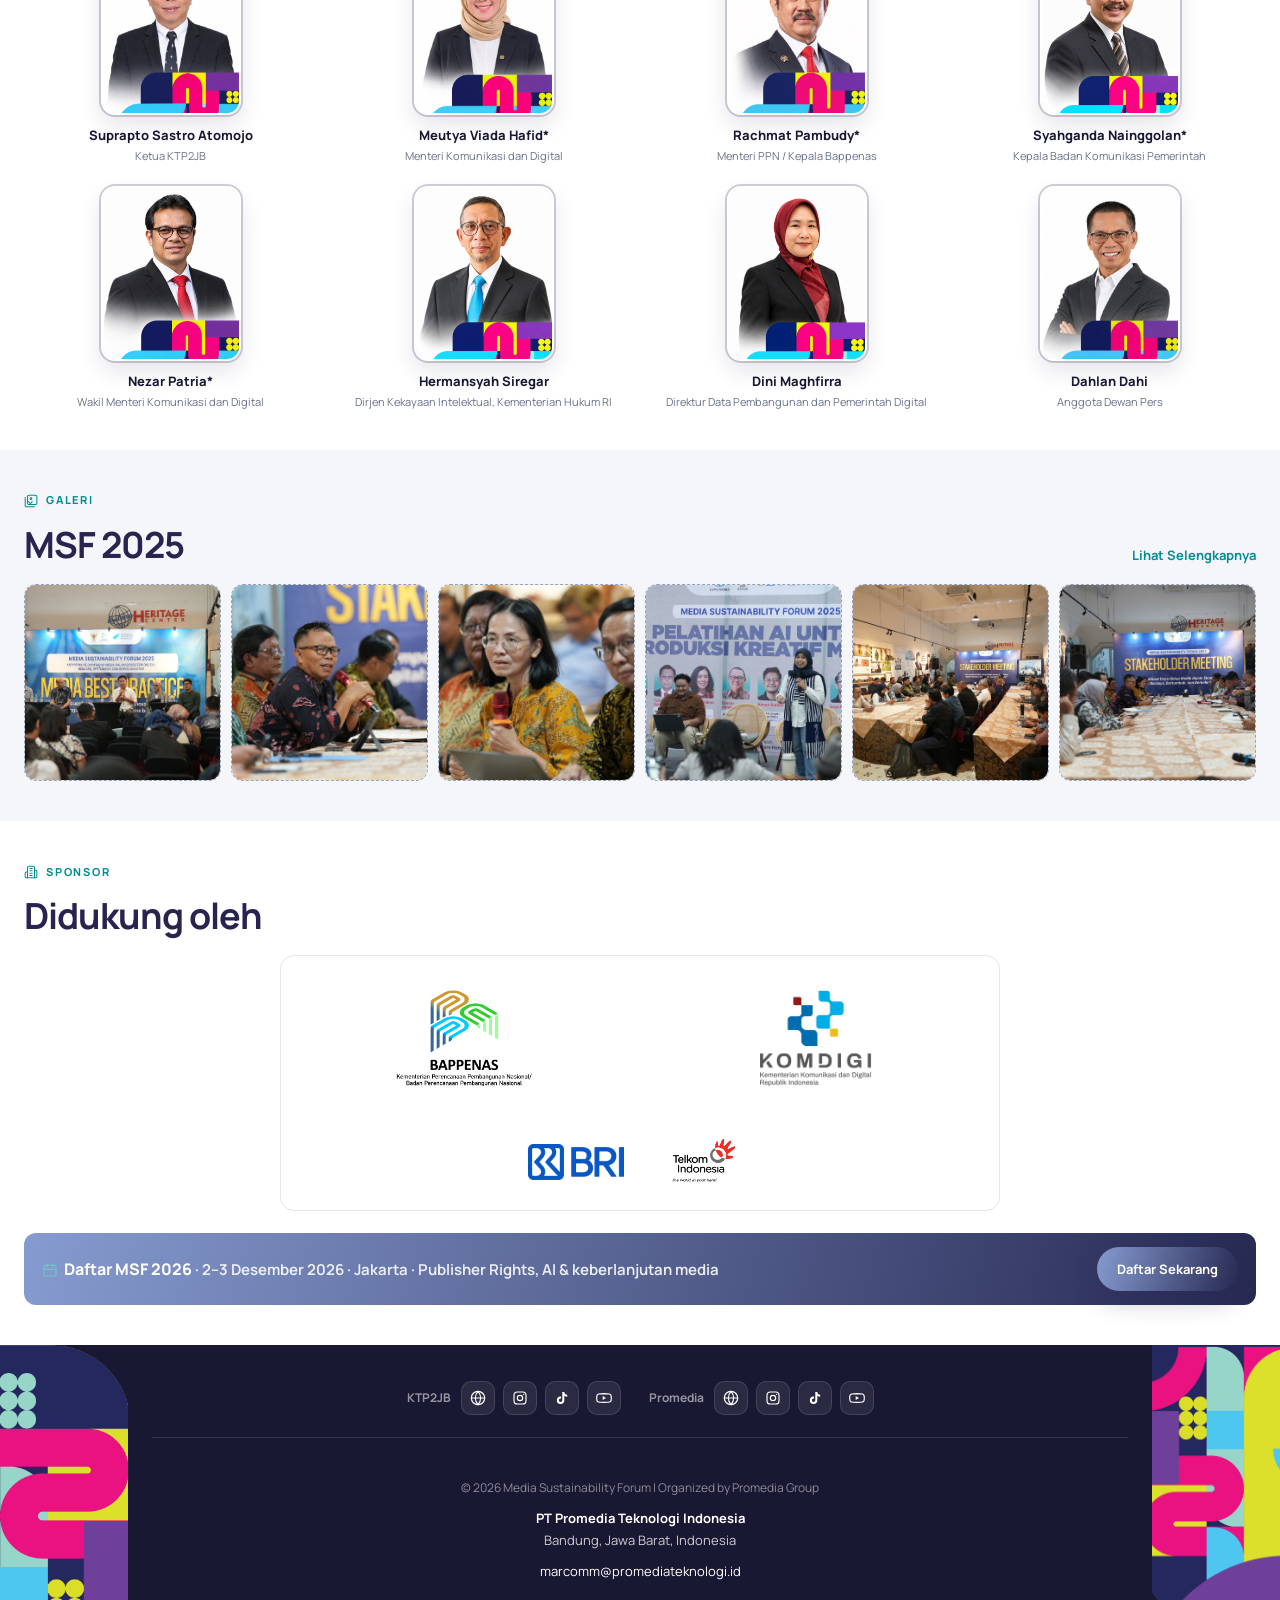
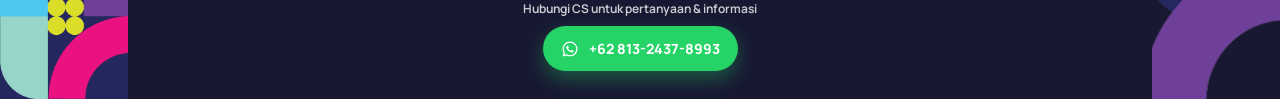
==== commit 576f6ea6: "feat: implementasi foto pembicara KV .png dan pembesaran 3x foto panelist di halaman tentang" ====
--- a/index.html
+++ b/index.html
@@ -347,9 +347,9 @@
       { name: 'Suprapto Sastro Atomojo', title: 'Ketua KTP2JB', photo: photo('suprapto.jpg') },
       { name: 'Meutya Viada Hafid*', title: 'Menteri Komunikasi dan Digital', photo: photo('meutya.jpg') },
       { name: 'Rachmat Pambudy*', title: 'Menteri PPN / Kepala Bappenas', photo: photo('rachmat.jpg') },
-      { name: 'Syahganda Nainggolan*', title: 'Kepala Badan Komunikasi Pemerintah', photo: photo('syahganda.jpg') },
+      { name: 'Syahganda Nainggolan*', title: 'Kepala Badan Komunikasi Pemerintah', photo: photo('syahganda.png') },
       { name: 'Nezar Patria*', title: 'Wakil Menteri Komunikasi dan Digital', photo: photo('hires/nezar_patrea.png') },
-      { name: 'Hermansyah Siregar', title: 'Dirjen Kekayaan Intelektual, Kementerian Hukum RI', photo: photo('hermansyah.jpg') },
+      { name: 'Hermansyah Siregar', title: 'Dirjen Kekayaan Intelektual, Kementerian Hukum RI', photo: photo('hermansyah.png') },
       { name: 'Dini Maghfirra', title: 'Direktur Data Pembangunan dan Pemerintah Digital', photo: photo('dini.png') },
       { name: 'Dahlan Dahi', title: 'Anggota Dewan Pers', photo: photo('dahlan.jpg') },
     ];
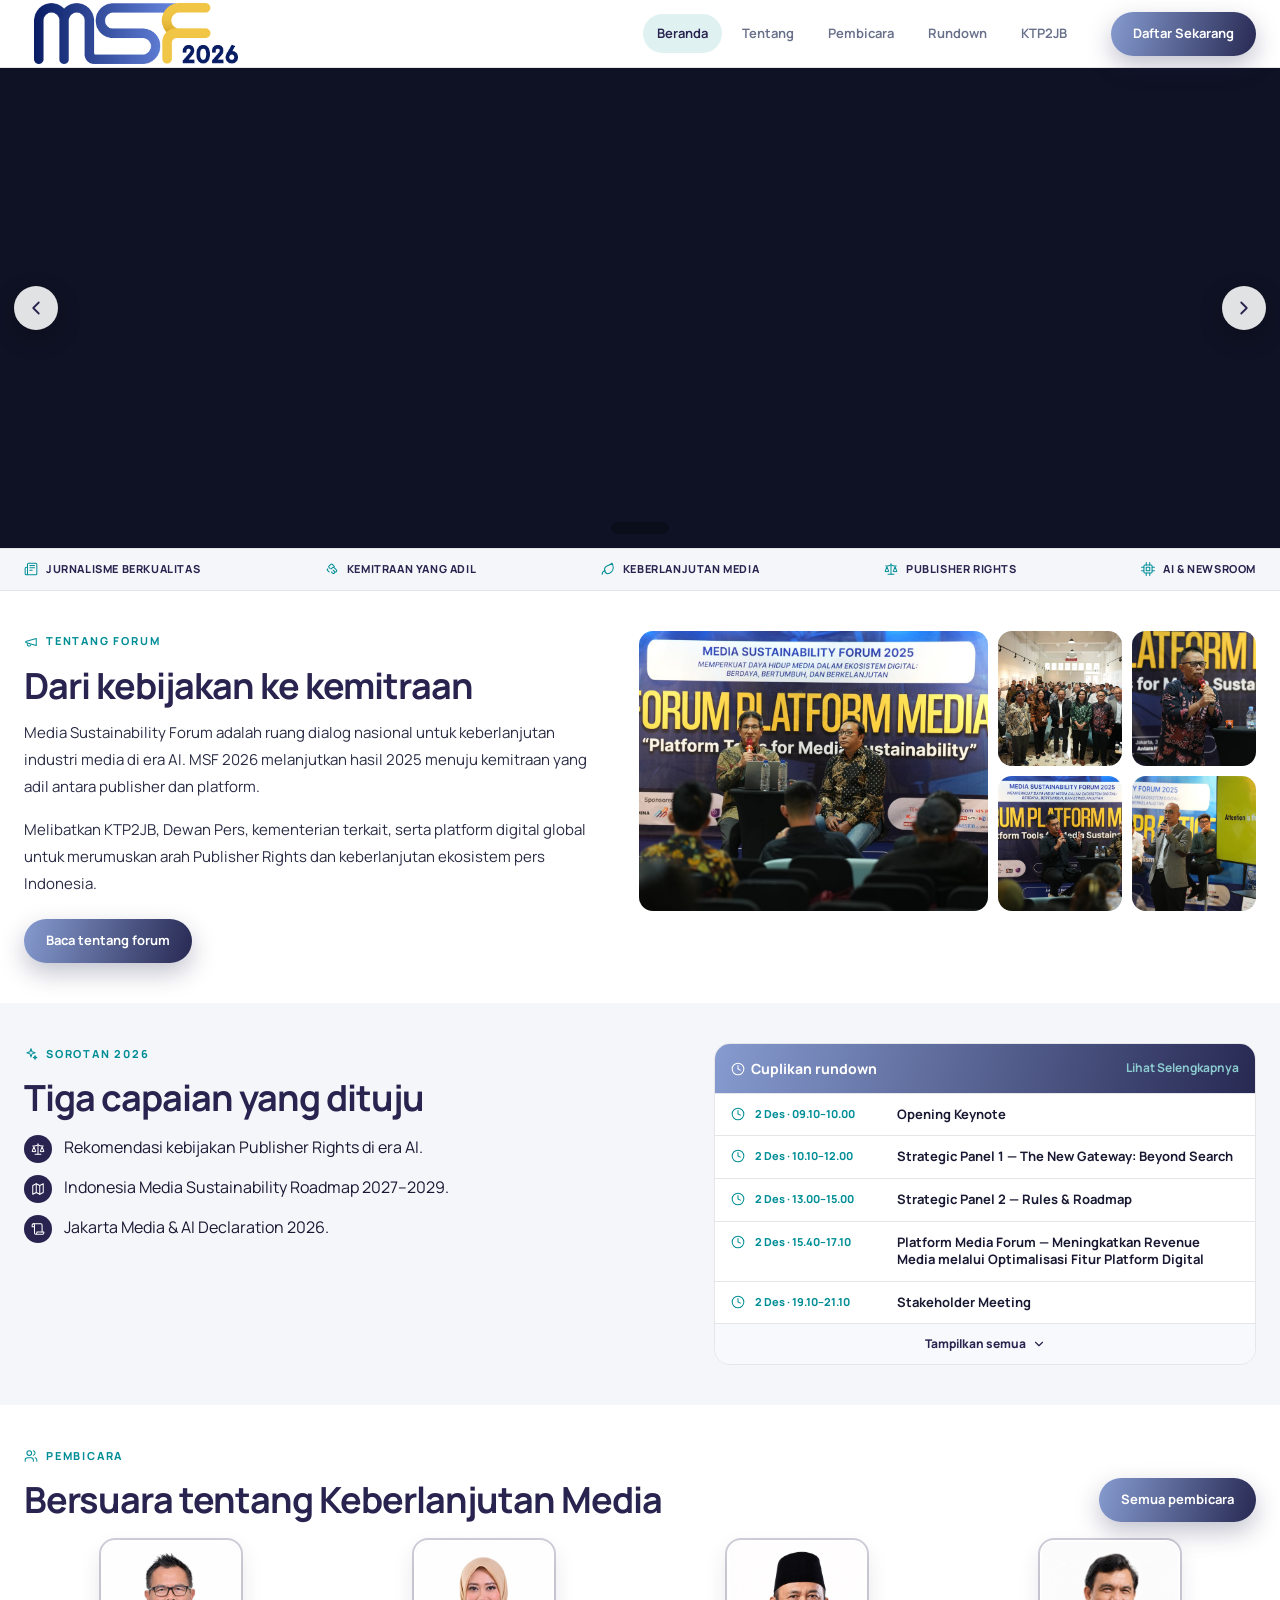
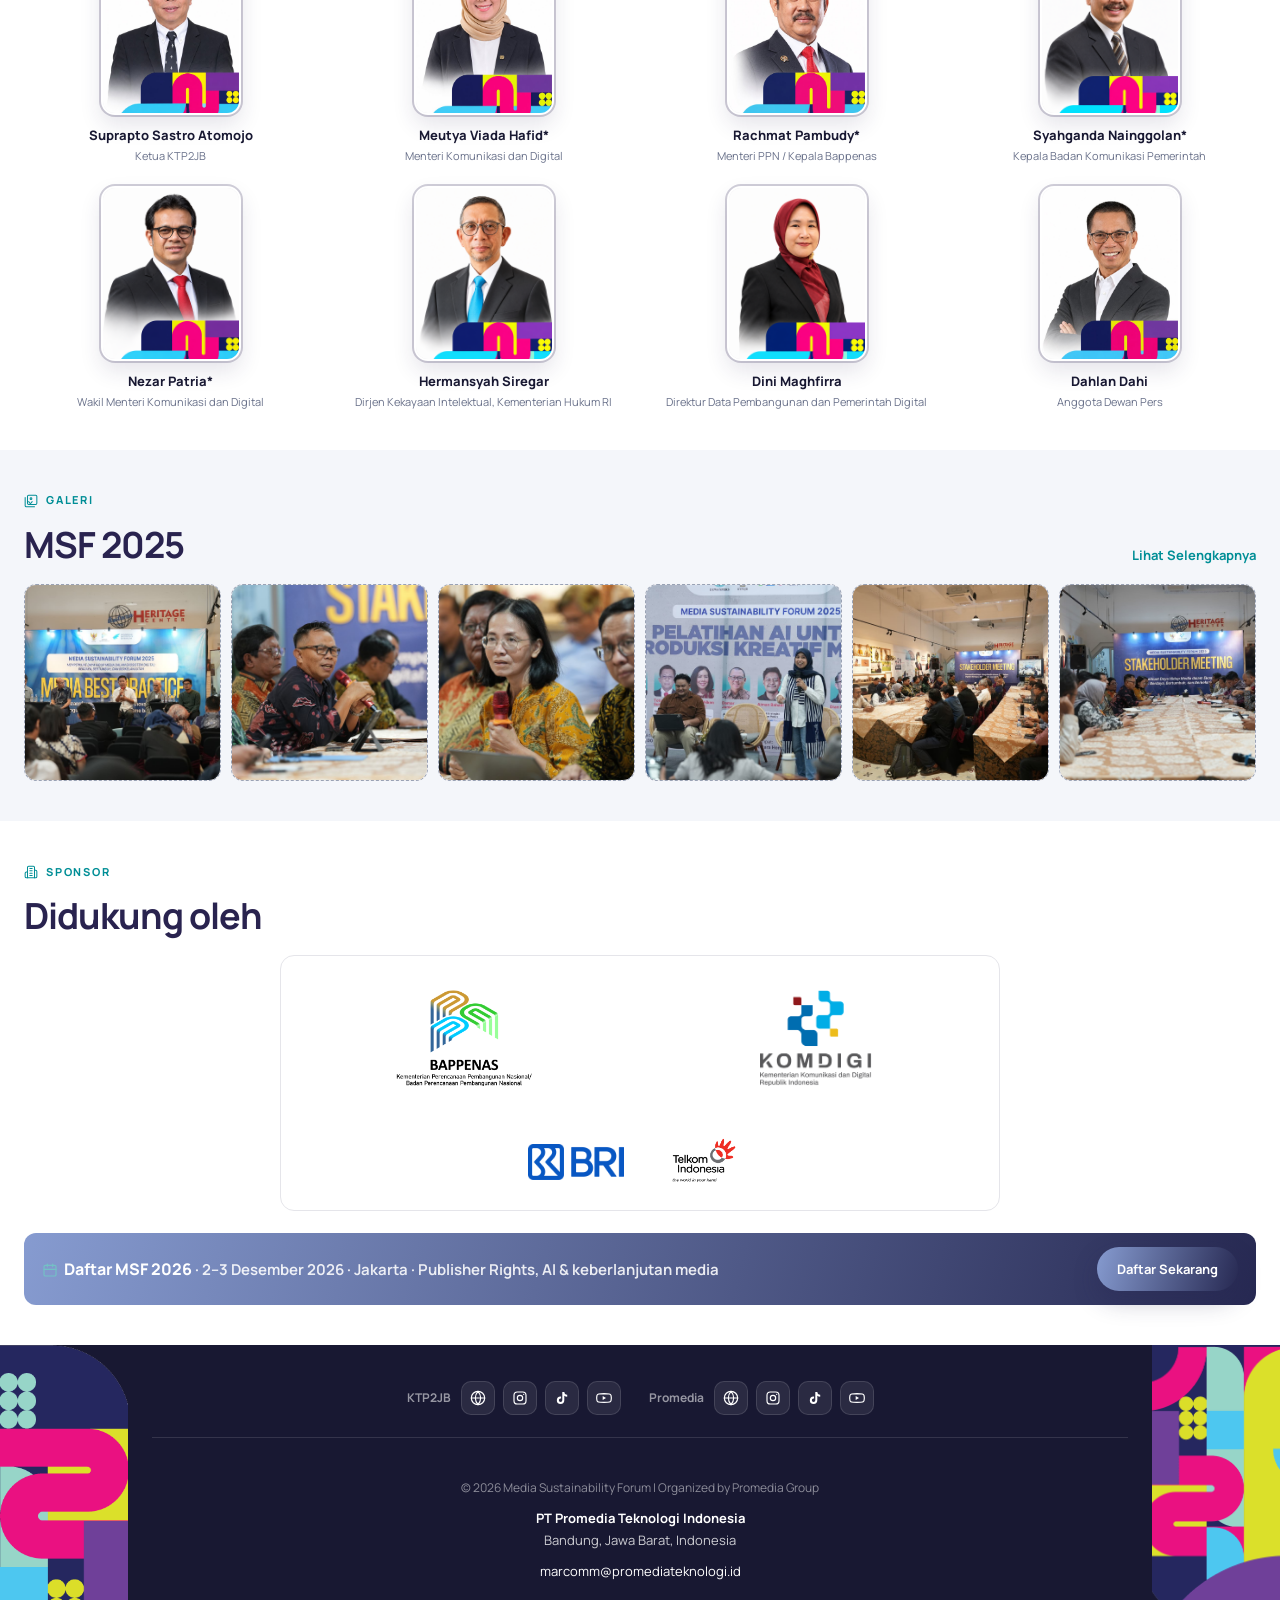
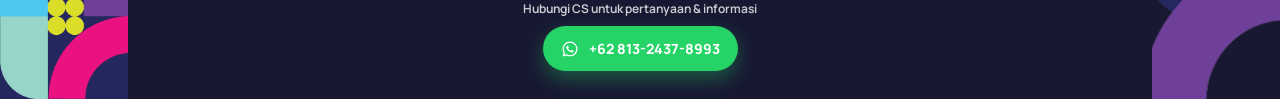
==== commit 8de19278: "chore: ignore .doc, compress hero banner 2 & 3, dan arahkan index.html ke hero2.jpg" ====
--- a/index.html
+++ b/index.html
@@ -69,7 +69,7 @@
           <div class="hero-slide" data-hero-slide aria-hidden="true">
             <picture>
               <source media="(max-width: 640px)" srcset="assets/images/hero/hero2-m.jpg">
-              <img src="assets/images/hero/hero2.jpeg" width="1920" height="720" alt="" loading="lazy" decoding="async">
+              <img src="assets/images/hero/hero2.jpg" width="1920" height="720" alt="" loading="lazy" decoding="async">
             </picture>
           </div>
           <div class="hero-slide" data-hero-slide aria-hidden="true">
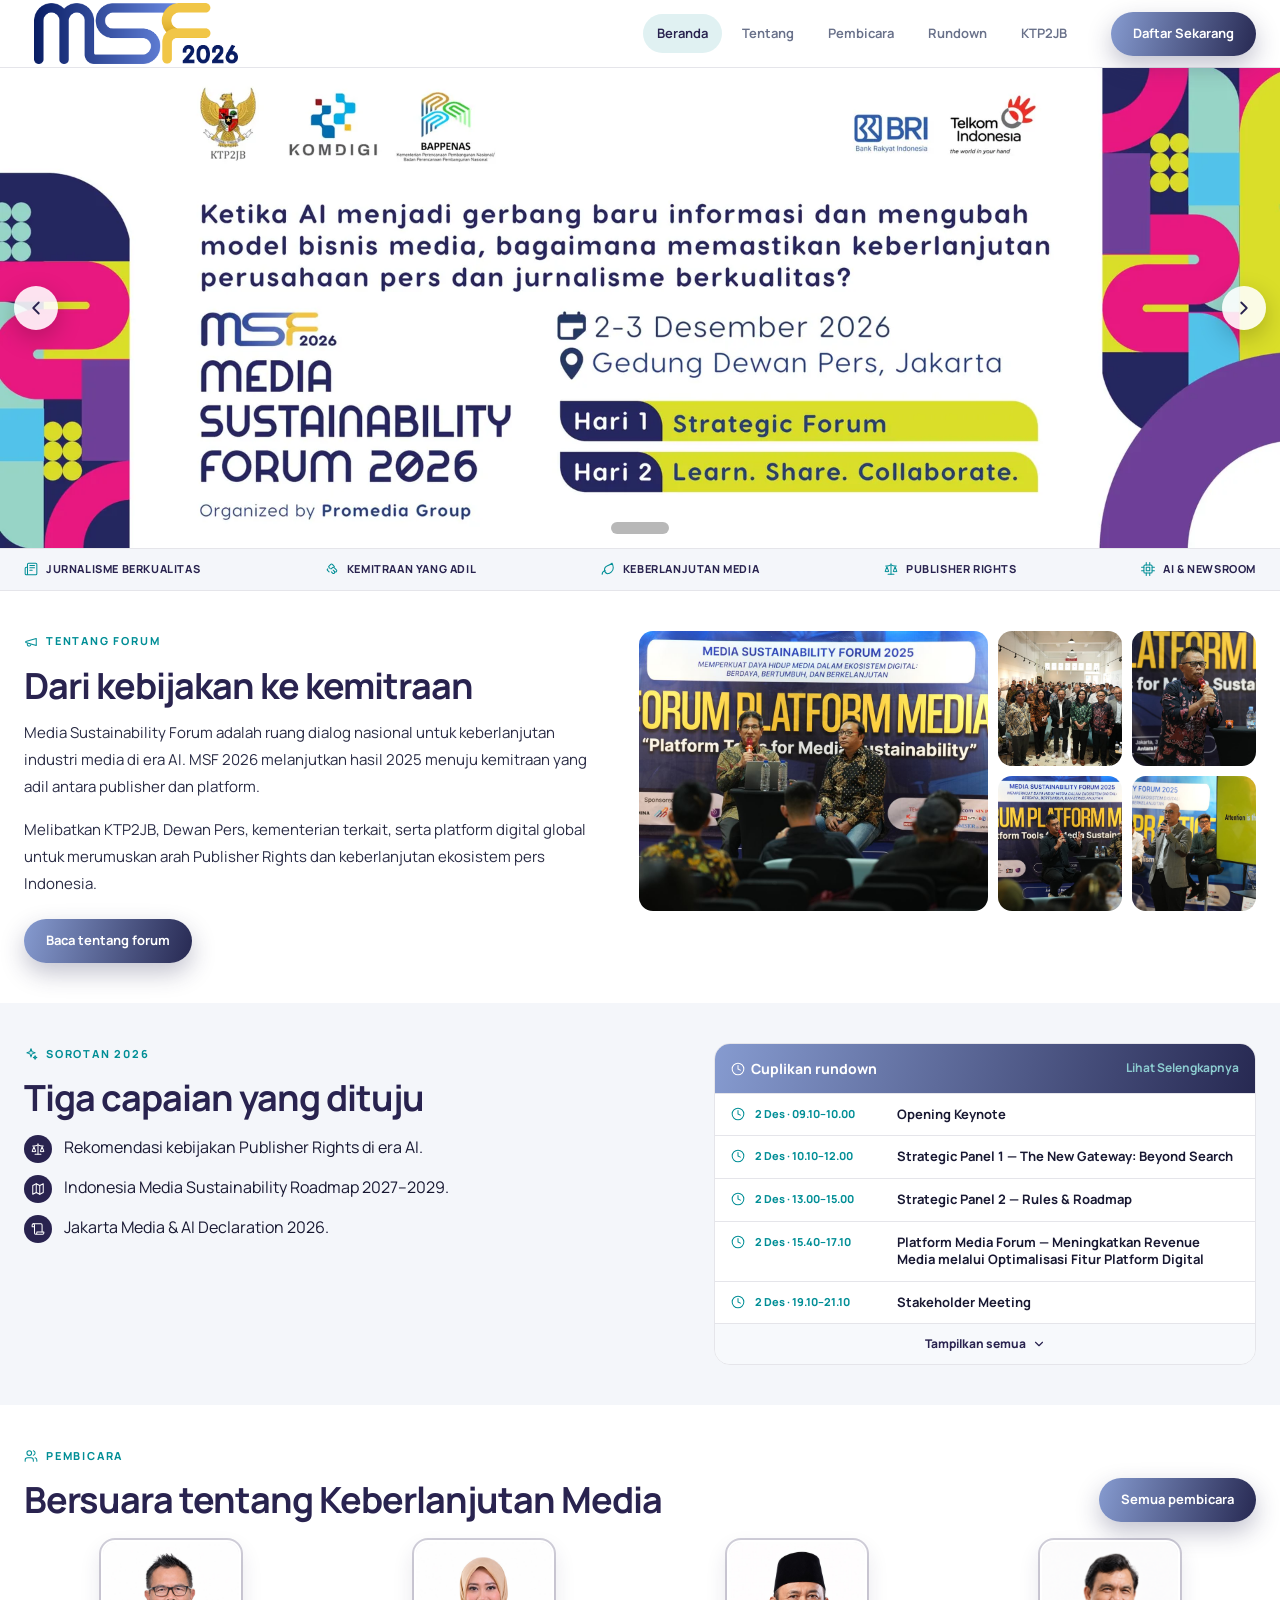
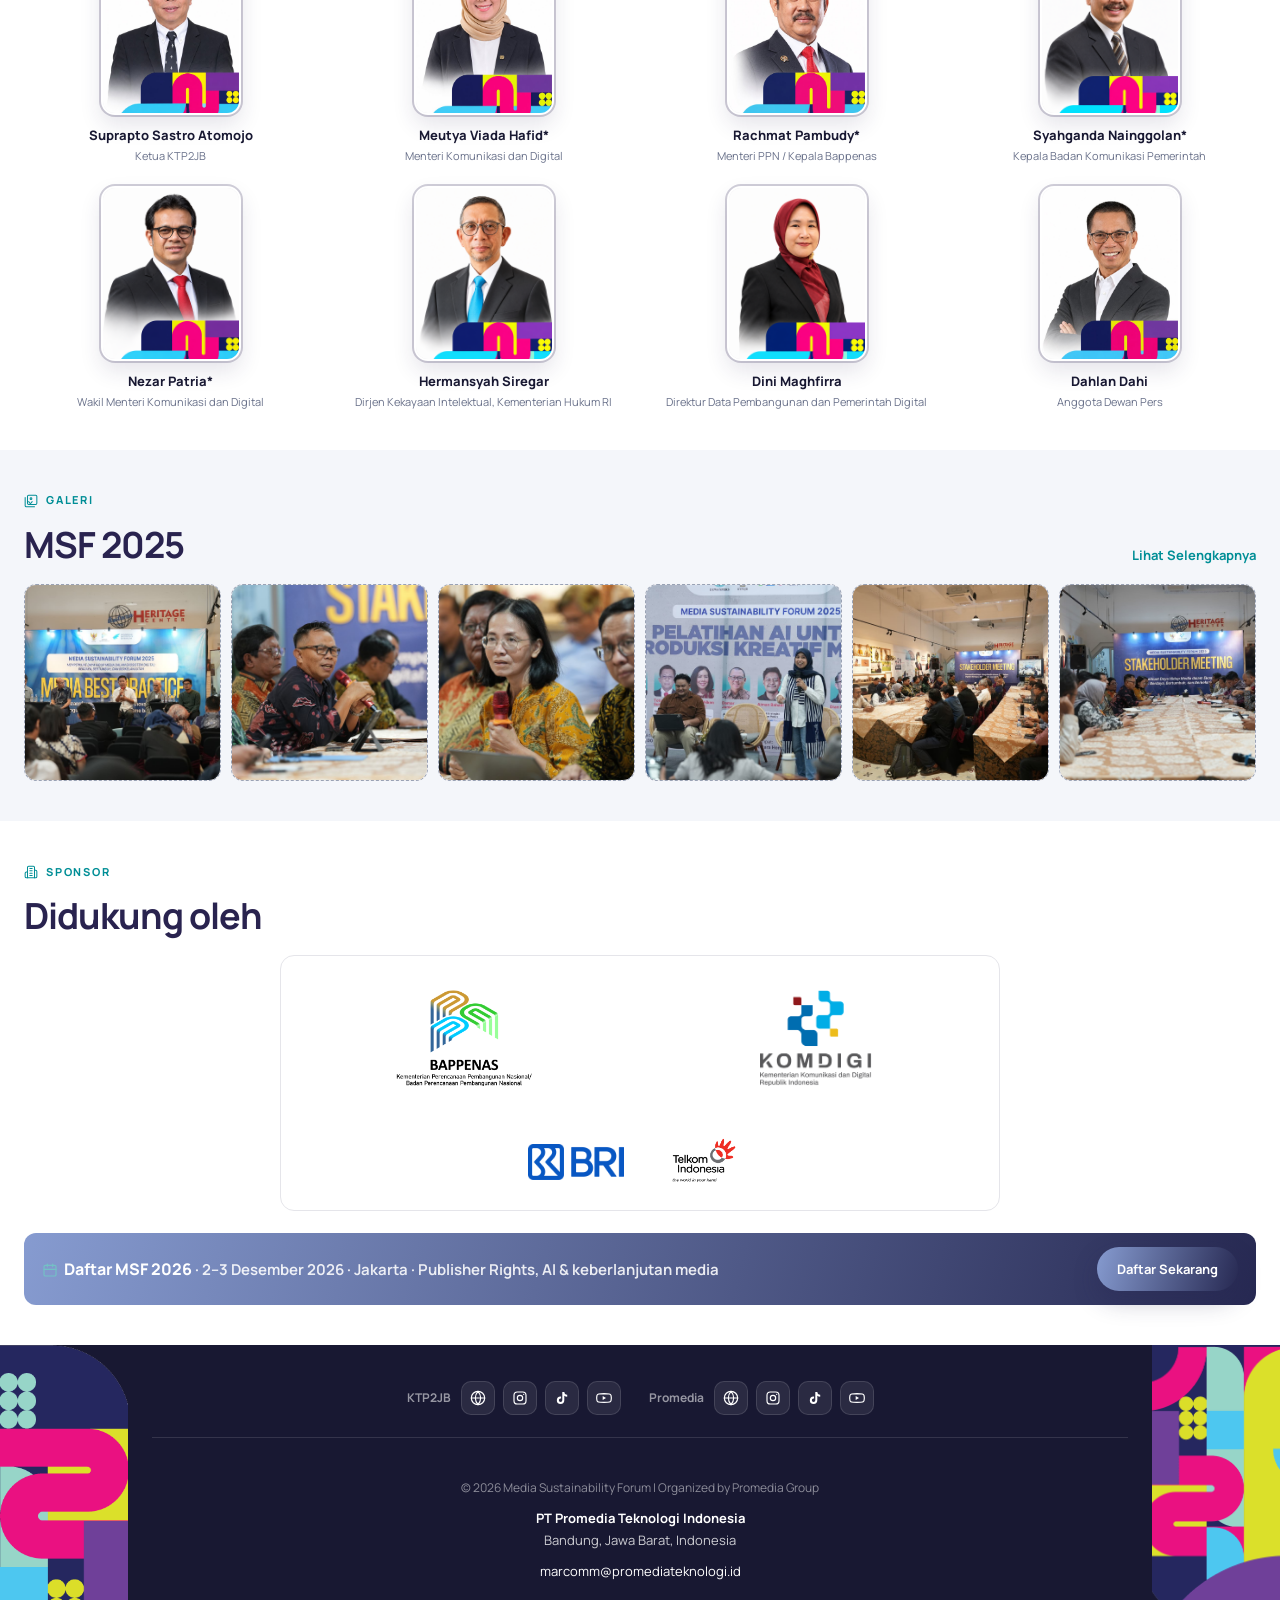
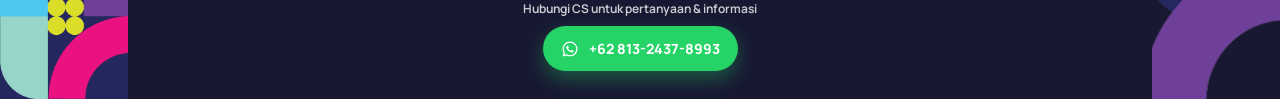
==== commit 0b20dc38: "perf: konversi hero banner 2 & 3 ke WebP (mobile ~50-56 KB)" ====
--- a/index.html
+++ b/index.html
@@ -68,13 +68,17 @@
           </div>
           <div class="hero-slide" data-hero-slide aria-hidden="true">
             <picture>
+              <source media="(max-width: 640px)" type="image/webp" srcset="assets/images/hero/hero2-m.webp">
               <source media="(max-width: 640px)" srcset="assets/images/hero/hero2-m.jpg">
+              <source type="image/webp" srcset="assets/images/hero/hero2.webp">
               <img src="assets/images/hero/hero2.jpg" width="1920" height="720" alt="" loading="lazy" decoding="async">
             </picture>
           </div>
           <div class="hero-slide" data-hero-slide aria-hidden="true">
             <picture>
+              <source media="(max-width: 640px)" type="image/webp" srcset="assets/images/hero/hero3-m.webp">
               <source media="(max-width: 640px)" srcset="assets/images/hero/hero3-m.jpg">
+              <source type="image/webp" srcset="assets/images/hero/hero3.webp">
               <img src="assets/images/hero/hero3.jpg" width="1920" height="720" alt="" loading="lazy" decoding="async">
             </picture>
           </div>
